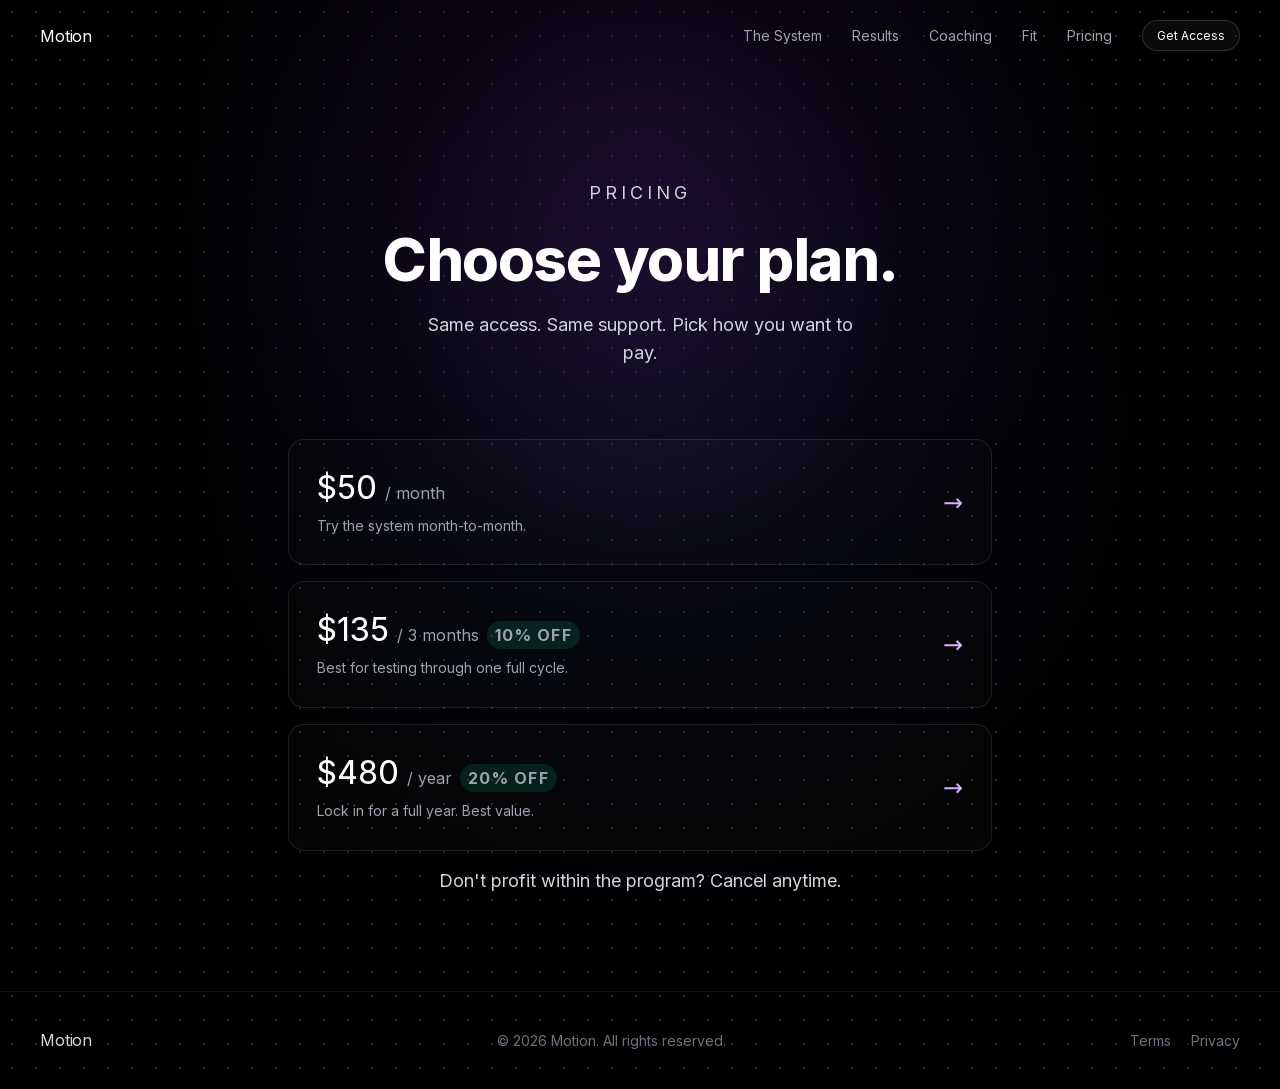
==== pricing/index.html @ 069d898a "Restore of Studio Motion Nice Stuff here" ====
<!doctype html>
<html lang="en">
  <head>
    <meta charset="utf-8">
    <meta name="viewport" content="width=device-width, initial-scale=1">
    <title>Motion</title>
    <meta name="description" content="Motion pricing">
    <link rel="stylesheet" href="../styles.css">
  </head>
  <body>
    <main class="site">
      <header class="nav">
        <div class="nav-inner">
          <a class="brand" href="../">Motion</a>
          <nav class="nav-links" aria-label="Main navigation">
            <a href="../#system">The System</a>
            <a href="../#results">Results</a>
            <a href="../#coaching">Coaching</a>
            <a href="../#fit">Fit</a>
            <a href="./">Pricing</a>
            <a class="pill" href="https://whop.com/joined/m0tion/products/doubletake-cd/">Get Access</a>
          </nav>
        </div>
      </header>

      <section class="pricing-hero">
        <div class="container">
          <p class="eyebrow">PRICING</p>
          <h1>Choose your plan.</h1>
          <p>Same access. Same support. Pick how you want to pay.</p>

          <div class="plans">
            <a class="plan" href="https://whop.com/joined/m0tion/products/doubletake-cd/">
              <span>
                <span class="price"><strong>$50</strong><span>/ month</span></span>
                <p>Try the system month-to-month.</p>
              </span>
              <span class="arrow">→</span>
            </a>
            <a class="plan" href="https://whop.com/joined/m0tion/products/doubletake-cd/">
              <span>
                <span class="price"><strong>$135</strong><span>/ 3 months</span><span class="discount">10% OFF</span></span>
                <p>Best for testing through one full cycle.</p>
              </span>
              <span class="arrow">→</span>
            </a>
            <a class="plan" href="https://whop.com/joined/m0tion/products/doubletake-cd/">
              <span>
                <span class="price"><strong>$480</strong><span>/ year</span><span class="discount">20% OFF</span></span>
                <p>Lock in for a full year. Best value.</p>
              </span>
              <span class="arrow">→</span>
            </a>
          </div>

          <p class="pricing-note">Don't profit within the program? Cancel anytime.</p>
        </div>
      </section>

      <footer class="footer">
        <div class="footer-inner">
          <a class="brand" href="../">Motion</a>
          <span>© 2026 Motion. All rights reserved.</span>
          <span class="footer-links"><a href="#">Terms</a><a href="#">Privacy</a></span>
        </div>
      </footer>
    </main>
    <script src="../script.js"></script>
  </body>
</html>
---- styles.css ----
@font-face {
  font-family: "MotionSans";
  src: url("./assets/font.woff2") format("woff2");
  font-weight: 100 900;
  font-display: swap;
}

:root {
  color-scheme: dark;
  --bg: #000;
  --white: #fff;
  --muted: #9ca3af;
  --soft: #d1d5db;
  --line: rgba(255, 255, 255, .10);
  --panel: rgba(255, 255, 255, .02);
  --purple: #9333ea;
  --purple-soft: rgba(216, 180, 254, .62);
  --coach-rgb: 168, 85, 247;
  --coach-soft-rgb: 216, 180, 254;
  --coach-contrast-rgb: 147, 51, 234;
  --cursor-rgb: 168, 85, 247;
}

.theme-ventura {
  --coach-rgb: 168, 85, 247;
  --coach-soft-rgb: 216, 180, 254;
  --coach-contrast-rgb: 147, 51, 234;
  --cursor-rgb: 168, 85, 247;
}

.theme-vey {
  --coach-rgb: 192, 132, 252;
  --coach-soft-rgb: 237, 221, 255;
  --coach-contrast-rgb: 168, 85, 247;
  --cursor-rgb: 192, 132, 252;
}

.theme-gordie {
  --coach-rgb: 96, 190, 255;
  --coach-soft-rgb: 255, 218, 92;
  --coach-contrast-rgb: 30, 144, 255;
  --cursor-rgb: 96, 190, 255;
}

.theme-isaiha {
  --coach-rgb: 239, 68, 68;
  --coach-soft-rgb: 248, 113, 113;
  --coach-contrast-rgb: 185, 28, 28;
  --cursor-rgb: 239, 68, 68;
}

* { box-sizing: border-box; }

html {
  scroll-behavior: smooth;
  background: var(--bg);
}

body {
  margin: 0;
  min-height: 100vh;
  font-family: MotionSans, Inter, ui-sans-serif, system-ui, -apple-system, BlinkMacSystemFont, "Segoe UI", sans-serif;
  background:
    radial-gradient(circle at 50% 15%, rgba(88, 28, 135, .19), transparent 30rem),
    radial-gradient(circle at 52% 38%, rgba(30, 64, 175, .10), transparent 34rem),
    radial-gradient(rgba(255,255,255,.13) 1px, transparent 1px),
    #000;
  background-size: auto, auto, 24px 24px, auto;
  color: var(--white);
  letter-spacing: 0;
}

body::before {
  content: "";
  position: fixed;
  inset: 0;
  pointer-events: none;
  background: radial-gradient(circle at var(--mx, 50%) var(--my, 30%), rgba(var(--cursor-rgb), .085), transparent 18rem);
  opacity: .7;
  mix-blend-mode: screen;
}

body.theme-gordie {
  background:
    radial-gradient(circle at 44% 15%, rgba(96, 190, 255, .18), transparent 30rem),
    radial-gradient(circle at 68% 40%, rgba(255, 218, 92, .10), transparent 34rem),
    radial-gradient(rgba(255,255,255,.13) 1px, transparent 1px),
    #000;
  background-size: auto, auto, 24px 24px, auto;
}

body.theme-isaiha {
  background:
    radial-gradient(circle at 48% 14%, rgba(239, 68, 68, .18), transparent 30rem),
    radial-gradient(circle at 60% 42%, rgba(185, 28, 28, .12), transparent 34rem),
    radial-gradient(rgba(255,255,255,.13) 1px, transparent 1px),
    #000;
  background-size: auto, auto, 24px 24px, auto;
}

body.theme-vey {
  background:
    radial-gradient(circle at 48% 14%, rgba(192, 132, 252, .18), transparent 30rem),
    radial-gradient(circle at 58% 42%, rgba(237, 221, 255, .07), transparent 34rem),
    radial-gradient(rgba(255,255,255,.13) 1px, transparent 1px),
    #000;
  background-size: auto, auto, 24px 24px, auto;
}

body.theme-ventura::before,
body.theme-vey::before,
body.theme-gordie::before,
body.theme-isaiha::before {
  background: radial-gradient(circle at var(--mx, 50%) var(--my, 30%), rgba(var(--cursor-rgb), .10), transparent 18rem);
}

a {
  color: inherit;
  text-decoration: none;
}

.site {
  min-height: 100vh;
  overflow-x: hidden;
}

.nav {
  padding: 20px 24px;
}

.nav-inner,
.container,
.footer-inner {
  width: min(100%, 1280px);
  margin: 0 auto;
  padding: 0 16px;
}

.nav-inner {
  display: flex;
  align-items: center;
  justify-content: space-between;
}

.brand {
  font-size: 16px;
  line-height: 1;
  letter-spacing: -.01em;
}

.nav-links {
  display: flex;
  align-items: center;
  gap: 30px;
  color: #9ca3af;
  font-size: 14px;
}

.nav-links a:not(.pill):hover,
.footer a:hover { color: #fff; }

.pill {
  display: inline-flex;
  align-items: center;
  justify-content: center;
  border: 1px solid rgba(255,255,255,.15);
  border-radius: 999px;
  background: rgba(255,255,255,.04);
  color: #fff;
  padding: 7px 14px;
  font-size: 12px;
  transition: .2s ease;
}

.pill:hover {
  background: rgba(255,255,255,.08);
  border-color: rgba(255,255,255,.25);
}

.hero {
  position: relative;
  isolation: isolate;
  padding: 92px 0 96px;
  text-align: center;
}

.hero::before,
.cta::before {
  content: "";
  position: absolute;
  left: 50%;
  top: 50%;
  width: min(860px, 82vw);
  height: min(520px, 58vw);
  border-radius: 999px;
  background:
    radial-gradient(ellipse at 50% 45%, rgba(126, 34, 206, .18), rgba(88, 28, 135, .08) 38%, transparent 72%);
  filter: blur(34px);
  transform: translate(-50%, -50%);
  z-index: -1;
  animation: glowPulse 6s ease-in-out infinite alternate;
}

.cta::before {
  height: min(620px, 68vw);
  background:
    radial-gradient(ellipse at 50% 50%, rgba(126, 34, 206, .16), rgba(30, 64, 175, .055) 42%, transparent 74%);
}

.eyebrow {
  margin: 0;
  color: var(--purple-soft);
  font-size: 12px;
  text-transform: uppercase;
  letter-spacing: .22em;
}

h1,
h2,
h3,
p { margin: 0; }

.motion-title {
  margin-top: 24px;
  font-size: clamp(72px, 13vw, 160px);
  font-weight: 900;
  line-height: .9;
  letter-spacing: -.025em;
}

.text-purple-grad {
  background: linear-gradient(180deg, #fff 0%, rgb(var(--coach-soft-rgb)) 52%, rgb(var(--coach-rgb)) 100%);
  -webkit-background-clip: text;
  background-clip: text;
  color: transparent;
}

.hero-copy {
  width: min(100%, 576px);
  margin: 32px auto 0;
  color: #d1d5db;
  font-size: 18px;
  line-height: 1.65;
}

.primary {
  display: inline-flex;
  align-items: center;
  justify-content: center;
  gap: 8px;
  margin-top: 40px;
  border-radius: 999px;
  background: #9333ea;
  color: white;
  padding: 11px 20px;
  font-size: 14px;
  transition: .2s ease;
}

.primary:hover { background: #a855f7; }

section {
  padding: 80px 0;
}

.video-section {
  padding: 0 0 96px;
}

.video-wrap {
  position: relative;
  aspect-ratio: 16 / 9;
  width: min(100%, 960px);
  margin: 0 auto;
  overflow: hidden;
  border: 1px solid var(--line);
  border-radius: 16px;
  background: #000;
  box-shadow: 0 28px 90px rgba(88, 28, 135, .18);
}

.video-wrap::before {
  content: "";
  position: absolute;
  inset: 0;
  pointer-events: none;
  background: linear-gradient(135deg, rgba(255,255,255,.10), transparent 28%, transparent 72%, rgba(168,85,247,.12));
  z-index: 1;
}

.vsl {
  position: absolute;
  inset: 0;
  width: 100%;
  height: 100%;
  display: block;
  object-fit: cover;
}

.section-head {
  display: flex;
  align-items: baseline;
  justify-content: space-between;
  gap: 32px;
  margin-bottom: 48px;
}

.section-head h2 {
  font-size: clamp(40px, 6vw, 60px);
  font-weight: 750;
  line-height: 1;
  letter-spacing: -.025em;
}

.section-head span {
  flex-shrink: 0;
  color: var(--purple-soft);
  font-size: 12px;
  text-transform: uppercase;
  letter-spacing: .22em;
}

.section-copy {
  max-width: 680px;
  margin-top: -28px;
  margin-bottom: 36px;
  color: #d1d5db;
  font-size: 18px;
  line-height: 1.65;
}

.grid-two {
  display: grid;
  grid-template-columns: repeat(2, minmax(0, 1fr));
  gap: 20px;
}

.card,
.proof,
.quote,
.fit-card,
.plan {
  border: 1px solid var(--line);
  border-radius: 16px;
  background: var(--panel);
}

.card {
  padding: 24px;
  transition: .25s ease;
}

.card:hover,
.plan:hover {
  border-color: rgba(168, 85, 247, .50);
  background: rgba(168,85,247,.055);
  transform: translateY(-3px);
}

.num {
  color: var(--purple-soft);
  font-size: 11px;
  text-transform: uppercase;
  letter-spacing: .22em;
}

.card h3,
.fit-card h3 {
  margin-top: 16px;
  color: #fff;
  font-size: 18px;
  font-weight: 650;
  letter-spacing: -.01em;
}

.card p {
  margin-top: 8px;
  color: #d1d5db;
  font-size: 16px;
  line-height: 1.65;
}

.proof-grid {
  display: grid;
  grid-template-columns: repeat(2, minmax(0, 1fr));
  gap: 20px;
}

.proof {
  overflow: hidden;
  min-height: 292px;
  display: flex;
  align-items: center;
  justify-content: center;
}

.proof img {
  display: block;
  width: 100%;
  height: auto;
  transition: transform .35s ease, filter .35s ease;
}

.proof:hover img {
  transform: scale(1.025);
  filter: brightness(1.08);
}

.quote {
  max-width: 768px;
  overflow: hidden;
  border-color: rgba(168,85,247,.28);
  background: linear-gradient(180deg, rgba(168,85,247,.055), rgba(255,255,255,.01));
}

.quote-inner {
  padding: 48px;
}

.mark {
  display: block;
  color: rgba(192, 132, 252, .42);
  font-size: 92px;
  line-height: .65;
  user-select: none;
}

.quote article {
  margin-top: 12px;
  display: grid;
  gap: 24px;
  color: #e5e7eb;
  font-size: 18px;
  line-height: 1.7;
}

.quote article p:first-child {
  color: #fff;
  font-size: 24px;
  font-weight: 650;
  line-height: 1.35;
}

.quote article p:last-child {
  color: #fff;
  font-weight: 650;
}

.founder {
  display: flex;
  align-items: center;
  gap: 16px;
  margin-top: 40px;
  border-top: 1px solid var(--line);
  padding-top: 24px;
}

.founder img {
  width: 48px;
  height: 48px;
  border-radius: 999px;
}

.founder p:first-child { color: #fff; }
.founder p:last-child {
  margin-top: 4px;
  color: rgba(216, 180, 254, .75);
  font-size: 11px;
  text-transform: uppercase;
  letter-spacing: .2em;
}

.coach-grid {
  display: grid;
  grid-template-columns: repeat(4, minmax(0, 1fr));
  gap: 18px;
}

.coach-card {
  position: relative;
  overflow: hidden;
  display: block;
  min-height: 320px;
  border: 1px solid var(--line);
  border-radius: 16px;
  background: rgba(255,255,255,.02);
  transition: transform .35s cubic-bezier(.2, .8, .2, 1), border-color .35s ease, box-shadow .35s ease, background .35s ease;
}

.coach-card::before {
  content: "";
  position: absolute;
  inset: 0;
  pointer-events: none;
  background:
    linear-gradient(180deg, rgba(255,255,255,.035), transparent 42%, rgba(0,0,0,.38) 100%),
    radial-gradient(circle at 50% 28%, rgba(216,180,254,.20), transparent 12rem);
  z-index: 1;
}

.coach-card::after {
  content: "";
  position: absolute;
  inset: -40%;
  background: conic-gradient(from 180deg, transparent, rgba(var(--coach-rgb),.28), rgba(var(--coach-soft-rgb),.20), transparent 34%);
  opacity: 0;
  transform: rotate(-35deg);
  transition: opacity .35s ease, transform .7s cubic-bezier(.2, .8, .2, 1);
}

.coach-card:hover,
.coach-card:focus-visible {
  border-color: rgba(var(--coach-rgb),.58);
  background: rgba(var(--coach-rgb),.055);
  box-shadow: 0 24px 80px rgba(var(--coach-contrast-rgb),.26);
  transform: translateY(-8px);
  outline: none;
}

.coach-card:hover::after,
.coach-card:focus-visible::after {
  opacity: 1;
  transform: rotate(18deg);
}

.coach-photo {
  position: absolute;
  left: 50%;
  top: 62px;
  z-index: 2;
  display: grid;
  place-items: center;
  width: 132px;
  height: 132px;
  border: 1px solid rgba(var(--coach-soft-rgb),.36);
  border-radius: 999px;
  background: rgba(0,0,0,.48);
  box-shadow: 0 18px 60px rgba(var(--coach-contrast-rgb),.26);
  transform: translateX(-50%);
  transition: transform .45s cubic-bezier(.2, .8, .2, 1), border-color .3s ease, box-shadow .3s ease;
}

.coach-photo img {
  width: 96px;
  height: 96px;
  display: block;
  border-radius: inherit;
  object-fit: cover;
  filter: saturate(.95) brightness(.92);
  transition: transform .55s cubic-bezier(.2, .8, .2, 1), filter .35s ease;
}

.coach-card:hover .coach-photo,
.coach-card:focus-visible .coach-photo {
  border-color: rgba(var(--coach-soft-rgb),.70);
  box-shadow: 0 24px 78px rgba(var(--coach-rgb),.34);
  transform: translateX(-50%) translateY(-8px) scale(1.04);
}

.coach-card:hover .coach-photo img,
.coach-card:focus-visible .coach-photo img {
  filter: saturate(1.08) brightness(1);
  transform: scale(1.08) rotate(2deg);
}

.coach-info {
  position: absolute;
  left: 22px;
  right: 22px;
  bottom: 28px;
  z-index: 2;
  display: grid;
  gap: 6px;
  text-align: center;
  transition: transform .35s cubic-bezier(.2, .8, .2, 1);
}

.coach-card:hover .coach-info,
.coach-card:focus-visible .coach-info {
  transform: translateY(-4px);
}

.coach-name {
  color: #fff;
  font-size: 24px;
  font-weight: 700;
  letter-spacing: -.02em;
}

.coach-role {
  color: rgba(var(--coach-soft-rgb),.82);
  font-size: 11px;
  text-transform: uppercase;
  letter-spacing: .2em;
}

.coach-page {
  min-height: auto;
  padding: 52px 0 12px;
}

.coach-profile {
  display: grid;
  grid-template-columns: minmax(240px, 360px) 1fr;
  gap: 44px;
  align-items: center;
}

.coach-portrait {
  display: grid;
  place-items: center;
  aspect-ratio: 4 / 5;
  border: 1px solid rgba(var(--coach-rgb),.32);
  border-radius: 16px;
  background:
    radial-gradient(circle at 50% 38%, rgba(var(--coach-soft-rgb),.20), transparent 13rem),
    radial-gradient(circle at 52% 62%, rgba(var(--coach-rgb),.10), transparent 15rem),
    rgba(255,255,255,.02);
  box-shadow: 0 28px 100px rgba(var(--coach-contrast-rgb),.24);
}

.coach-portrait img {
  width: min(190px, 46%);
  height: auto;
  aspect-ratio: 1;
  display: block;
  border: 1px solid rgba(var(--coach-soft-rgb),.42);
  border-radius: 999px;
  object-fit: cover;
  box-shadow: 0 22px 80px rgba(0,0,0,.42), 0 0 48px rgba(var(--coach-rgb),.20);
}

.face-focus-vey {
  object-position: 63% 30%;
}

.face-focus-isaiha {
  object-position: 50% 62%;
}

.coach-detail-copy .eyebrow {
  margin-bottom: 18px;
}

.coach-detail-copy h1 {
  font-size: clamp(54px, 8vw, 96px);
  font-weight: 900;
  line-height: 1.08;
  letter-spacing: -.035em;
  padding-bottom: .06em;
}

.coach-detail-copy p {
  max-width: 640px;
  margin-top: 18px;
  color: #d1d5db;
  font-size: 18px;
  line-height: 1.7;
}

.coach-actions {
  display: flex;
  align-items: center;
  gap: 18px;
  flex-wrap: wrap;
  margin-top: 28px;
}

.back-link {
  display: inline-flex;
  color: rgba(var(--coach-soft-rgb),.92);
  font-size: 14px;
}

.scroll-link {
  display: inline-flex;
  align-items: center;
  border: 1px solid rgba(var(--coach-soft-rgb),.28);
  border-radius: 999px;
  background: rgba(var(--coach-rgb),.07);
  color: #fff;
  padding: 8px 13px;
  font-size: 13px;
  transition: border-color .2s ease, background .2s ease, transform .2s ease;
}

.back-link:hover,
.scroll-link:hover {
  text-decoration: underline;
  text-underline-offset: 4px;
}

.scroll-link:hover {
  border-color: rgba(var(--coach-soft-rgb),.50);
  background: rgba(var(--coach-rgb),.13);
  transform: translateY(-2px);
  text-decoration: none;
}

.coach-section {
  padding: 18px 0 64px;
}

.coach-section .section-head {
  margin-bottom: 30px;
}

.coach-story {
  padding-bottom: 34px;
}

.story-panel {
  position: relative;
  overflow: hidden;
  display: grid;
  grid-template-columns: minmax(0, 1fr) minmax(230px, 320px);
  gap: 28px;
  align-items: center;
  max-width: 1060px;
  border: 1px solid rgba(var(--coach-rgb),.26);
  border-radius: 16px;
  background:
    radial-gradient(circle at 10% 0%, rgba(var(--coach-soft-rgb),.13), transparent 16rem),
    radial-gradient(circle at 88% 100%, rgba(var(--coach-rgb),.09), transparent 15rem),
    rgba(255,255,255,.02);
  padding: 34px;
}

.story-panel::before {
  content: "";
  position: absolute;
  inset: 0;
  pointer-events: none;
  background: linear-gradient(120deg, transparent 20%, rgba(255,255,255,.045), transparent 46%);
  opacity: .75;
}

.story-copy,
.story-photo {
  position: relative;
  z-index: 1;
}

.story-panel p {
  position: relative;
  max-width: 780px;
  color: #e5e7eb;
  font-size: 20px;
  line-height: 1.75;
}

.story-photo {
  overflow: hidden;
  margin: 0;
  aspect-ratio: 4 / 5;
  border: 1px solid rgba(var(--coach-soft-rgb),.28);
  border-radius: 14px;
  background: #050505;
  box-shadow: 0 22px 80px rgba(0,0,0,.35);
}

.story-photo img {
  width: 100%;
  height: 100%;
  display: block;
  object-fit: cover;
  object-position: 50% 30%;
  transition: transform .55s cubic-bezier(.2, .8, .2, 1), filter .35s ease;
}

.story-panel:hover .story-photo img {
  filter: brightness(1.06) saturate(1.05);
  transform: scale(1.045);
}

.channel-grid {
  display: grid;
  grid-template-columns: repeat(2, minmax(0, 1fr));
  gap: 18px;
}

.channel-grid-single {
  grid-template-columns: minmax(0, 1fr);
  max-width: 680px;
}

.channel-card {
  position: relative;
  overflow: hidden;
  display: grid;
  grid-template-columns: auto 1fr auto;
  align-items: center;
  gap: 18px;
  min-height: 112px;
  border: 1px solid rgba(var(--coach-rgb),.18);
  border-radius: 16px;
  background: rgba(255,255,255,.02);
  padding: 18px;
  transition: transform .35s cubic-bezier(.2, .8, .2, 1), border-color .35s ease, background .35s ease, box-shadow .35s ease;
}

.channel-card::before {
  content: "";
  position: absolute;
  inset: 0;
  pointer-events: none;
  background:
    radial-gradient(circle at 12% 50%, rgba(var(--coach-soft-rgb),.20), transparent 13rem),
    linear-gradient(110deg, transparent 28%, rgba(255,255,255,.045), transparent 55%);
  opacity: 0;
  transform: translateX(-20%);
  transition: opacity .35s ease, transform .55s cubic-bezier(.2, .8, .2, 1);
}

.channel-card:hover,
.channel-card:focus-visible {
  border-color: rgba(var(--coach-rgb),.58);
  background: rgba(var(--coach-rgb),.05);
  box-shadow: 0 18px 70px rgba(var(--coach-contrast-rgb),.20);
  transform: translateY(-5px);
  outline: none;
}

.channel-card:hover::before,
.channel-card:focus-visible::before {
  opacity: 1;
  transform: translateX(0);
}

.channel-card img {
  position: relative;
  z-index: 1;
  width: 74px;
  height: 74px;
  border: 1px solid rgba(var(--coach-soft-rgb),.38);
  border-radius: 14px;
  object-fit: cover;
  box-shadow: 0 14px 42px rgba(0,0,0,.34);
  transition: transform .4s cubic-bezier(.2, .8, .2, 1), filter .3s ease;
}

.channel-card:hover img,
.channel-card:focus-visible img {
  filter: brightness(1.08) saturate(1.08);
  transform: scale(1.08) rotate(-2deg);
}

.channel-copy,
.channel-count {
  position: relative;
  z-index: 1;
}

.channel-copy {
  display: grid;
  gap: 4px;
}

.channel-name {
  color: #fff;
  font-size: 21px;
  font-weight: 700;
  letter-spacing: -.015em;
}

.channel-handle {
  color: rgba(var(--coach-soft-rgb),.76);
  font-size: 13px;
}

.channel-count {
  justify-self: end;
  border: 1px solid rgba(255,255,255,.10);
  border-radius: 999px;
  background: rgba(255,255,255,.035);
  color: #d1d5db;
  padding: 8px 12px;
  font-size: 13px;
  white-space: nowrap;
}

.photo-board-section {
  padding-top: 18px;
}

.photo-board {
  display: grid;
  grid-template-columns: repeat(4, minmax(0, 1fr));
  gap: 18px;
  align-items: center;
}

.photo-board-three {
  grid-template-columns: repeat(3, minmax(0, 1fr));
}

.photo-board-two {
  grid-template-columns: minmax(0, .8fr) minmax(0, 1.2fr);
}

.photo-placeholder {
  display: grid;
  place-items: center;
  min-height: 190px;
  border: 2px dashed rgba(var(--coach-rgb),.38);
  border-radius: 14px;
  background:
    radial-gradient(circle at 50% 0%, rgba(var(--coach-soft-rgb),.11), transparent 14rem),
    rgba(255,255,255,.02);
  color: rgba(229,231,235,.78);
  font-size: 18px;
}

.board-photo {
  position: relative;
  overflow: hidden;
  margin: 0;
  min-height: 260px;
  border: 3px solid rgba(var(--coach-rgb),.46);
  border-radius: 10px;
  background: #050505;
  box-shadow: 0 22px 70px rgba(0,0,0,.46), 0 0 0 1px rgba(var(--coach-soft-rgb),.14);
  transition: transform .35s cubic-bezier(.2, .8, .2, 1), box-shadow .35s ease, filter .35s ease;
}

.board-photo::before {
  content: "";
  position: absolute;
  inset: 0;
  pointer-events: none;
  background: linear-gradient(135deg, rgba(255,255,255,.18), transparent 34%, transparent 70%, rgba(var(--coach-rgb),.15));
  z-index: 1;
}

.board-photo img {
  width: 100%;
  height: 100%;
  display: block;
  object-fit: cover;
  transition: transform .45s cubic-bezier(.2, .8, .2, 1), filter .35s ease;
}

.photo-focus-isaiha-close {
  object-position: 52% 38%;
}

.photo-focus-isaiha-horse {
  object-position: 50% 38%;
}

.board-photo-wide {
  grid-column: span 2;
}

.tilt-left { transform: rotate(-3deg); }
.tilt-right { transform: rotate(3deg); }
.tilt-left-soft { transform: rotate(-1.8deg); }
.tilt-right-soft { transform: rotate(1.8deg); }

.board-photo:hover {
  z-index: 2;
  filter: brightness(1.04);
  box-shadow: 0 30px 90px rgba(var(--coach-contrast-rgb),.34), 0 0 0 1px rgba(var(--coach-soft-rgb),.24);
  transform: rotate(0deg) translateY(-8px) scale(1.025);
}

.board-photo:hover img {
  transform: scale(1.045);
}

.fit-card {
  position: relative;
  overflow: hidden;
  padding: 24px;
  transition: border-color .3s ease, background .3s ease, transform .3s ease, box-shadow .3s ease;
}

.fit-card::before {
  content: "";
  position: absolute;
  inset: -1px;
  pointer-events: none;
  background:
    radial-gradient(circle at 18% 8%, rgba(216, 180, 254, .13), transparent 12rem),
    linear-gradient(120deg, transparent 15%, rgba(255,255,255,.045), transparent 42%);
  opacity: 0;
  transform: translateX(-18%);
  transition: opacity .35s ease, transform .55s cubic-bezier(.2, .8, .2, 1);
}

.fit-card:hover {
  border-color: rgba(168, 85, 247, .42);
  background: rgba(168, 85, 247, .045);
  box-shadow: 0 18px 60px rgba(88, 28, 135, .16);
  transform: translateY(-4px);
}

.fit-card:hover::before,
.fit-card.is-visible::before {
  opacity: 1;
  transform: translateX(0);
}

.fit-card h3 {
  position: relative;
  margin-top: 0;
  transition: color .3s ease, transform .45s cubic-bezier(.2, .8, .2, 1);
}

.fit-card ul {
  list-style: none;
  display: grid;
  gap: 14px;
  margin: 20px 0 0;
  padding: 0;
}

.fit-card li {
  position: relative;
  display: flex;
  align-items: baseline;
  gap: 12px;
  color: #e5e7eb;
  font-size: 16px;
  line-height: 1.55;
  opacity: 0;
  transform: translateX(-12px);
  transition: opacity .55s cubic-bezier(.2, .8, .2, 1), transform .55s cubic-bezier(.2, .8, .2, 1), color .25s ease;
}

.fit-card.is-visible h3 {
  transform: translateY(0);
}

.fit-card.is-visible li {
  opacity: 1;
  transform: translateX(0);
}

.fit-card:hover h3 {
  color: #f5e8ff;
  transform: translateX(2px);
}

.fit-card:hover li {
  color: #fff;
}

.fit-card li span:first-child {
  flex: 0 0 auto;
  color: #d8b4fe;
}

.fit-card.muted li { color: #9ca3af; }
.fit-card.muted li span:first-child { color: #6b7280; }
.fit-card.muted:hover li { color: #d1d5db; }

.cta {
  position: relative;
  isolation: isolate;
  text-align: center;
  padding-bottom: 104px;
}

.badge {
  display: inline-flex;
  align-items: center;
  justify-content: center;
  border: 1px solid rgba(168,85,247,.32);
  border-radius: 999px;
  background: rgba(168,85,247,.05);
  color: #e9d5ff;
  padding: 8px 16px;
  font-size: 11px;
  text-transform: uppercase;
  letter-spacing: .22em;
}

.cta h2 {
  max-width: 920px;
  margin: 40px auto 0;
  padding-bottom: 8px;
  font-size: clamp(54px, 8.3vw, 96px);
  font-weight: 900;
  line-height: 1.08;
  letter-spacing: -.025em;
}

.cta p {
  max-width: 576px;
  margin: 20px auto 0;
  color: #d1d5db;
  font-size: 18px;
  line-height: 1.65;
}

.big-button {
  position: relative;
  isolation: isolate;
  overflow: hidden;
  display: inline-flex;
  align-items: center;
  justify-content: center;
  width: 320px;
  height: 72px;
  margin-top: 40px;
  border-radius: 999px;
  border: 1px solid rgba(255,255,255,.15);
  color: #fff;
  font-size: 18px;
  transition: transform .2s ease;
}

.big-button::before {
  content: "";
  position: absolute;
  inset: -80%;
  background: conic-gradient(from 90deg, #4c1d95, #a855f7, #fff, #7e22ce, #4c1d95);
  animation: spin 4s linear infinite;
  z-index: -2;
}

.big-button::after {
  content: "";
  position: absolute;
  inset: 2px;
  border-radius: inherit;
  background: #09020f;
  z-index: -1;
}

.big-button:hover { transform: scale(1.03); }

.pricing-link {
  display: block;
  width: fit-content;
  margin: 18px auto 0;
  color: #9ca3af;
  font-size: 14px;
}

.pricing-link:hover {
  color: #d8b4fe;
  text-decoration: underline;
  text-underline-offset: 4px;
}

.pricing-hero {
  padding: 92px 0 96px;
  text-align: center;
}

.pricing-hero h1 {
  margin-top: 16px;
  font-size: clamp(42px, 6vw, 60px);
  font-weight: 760;
  letter-spacing: -.025em;
}

.pricing-hero p {
  max-width: 448px;
  margin: 16px auto 0;
  color: #d1d5db;
  font-size: 18px;
  line-height: 1.55;
}

.plans {
  width: min(100%, 704px);
  margin: 72px auto 0;
  display: grid;
  gap: 16px;
}

.plan {
  display: flex;
  align-items: center;
  justify-content: space-between;
  gap: 24px;
  padding: 28px;
  text-align: left;
  transition: .25s ease;
}

.price {
  display: flex;
  align-items: baseline;
  gap: 8px;
  flex-wrap: wrap;
}

.price strong {
  color: #fff;
  font-size: 32px;
  font-weight: 450;
}

.price span {
  color: #9ca3af;
  font-size: 16px;
}

.discount {
  display: inline-flex;
  align-items: center;
  border-radius: 999px;
  background: rgba(16, 185, 129, .15);
  color: #6ee7b7;
  padding: 4px 8px;
  font-size: 11px;
  font-weight: 700;
  letter-spacing: .08em;
}

.plan p {
  margin-top: 8px;
  color: #9ca3af;
  font-size: 14px;
}

.arrow {
  color: #d8b4fe;
  font-size: 24px;
  transition: transform .2s ease;
}

.plan:hover .arrow { transform: translateX(4px); }

.pricing-note {
  margin-top: 40px;
  color: #6b7280;
  font-size: 14px;
}

.footer {
  border-top: 1px solid rgba(255,255,255,.08);
  color: #6b7280;
  font-size: 14px;
  padding: 40px 24px;
}

.footer-inner {
  display: flex;
  align-items: center;
  justify-content: space-between;
  gap: 20px;
}

.footer .brand { color: #d1d5db; }
.footer-links {
  display: flex;
  gap: 20px;
}

@keyframes spin {
  to { transform: rotate(1turn); }
}

@keyframes glowPulse {
  from {
    opacity: .55;
    transform: translate(-50%, -50%) scale(.96);
  }
  to {
    opacity: .9;
    transform: translate(-50%, -50%) scale(1.035);
  }
}

@keyframes heroIn {
  from {
    opacity: 0;
    transform: translateY(18px) scale(.985);
  }
  to {
    opacity: 1;
    transform: translateY(0) scale(1);
  }
}

.hero .container,
.pricing-hero .container {
  animation: heroIn .9s cubic-bezier(.2, .8, .2, 1) both;
}

.reveal {
  opacity: 0;
  transform: translateY(26px);
  transition: opacity .8s cubic-bezier(.2, .8, .2, 1), transform .8s cubic-bezier(.2, .8, .2, 1);
}

.reveal.is-visible {
  opacity: 1;
  transform: translateY(0);
}

.reveal-stagger > * {
  transition-delay: calc(var(--stagger, 0) * 80ms);
}

@media (max-width: 760px) {
  .nav-links a:not(.pill) { display: none; }
  .hero { padding-top: 80px; }
  .video-section { padding-bottom: 48px; }
  .section-head {
    display: block;
  }
  .section-head span {
    display: block;
    margin-top: 12px;
  }
  .grid-two,
  .proof-grid,
  .coach-grid {
    grid-template-columns: 1fr;
  }
  .coach-card { min-height: 360px; }
  .coach-profile {
    grid-template-columns: 1fr;
    gap: 32px;
  }
  .channel-grid {
    grid-template-columns: 1fr;
  }
  .story-panel {
    grid-template-columns: 1fr;
  }
  .story-photo {
    max-width: 360px;
  }
  .channel-card {
    grid-template-columns: auto 1fr;
  }
  .channel-count {
    grid-column: 2;
    justify-self: start;
    width: fit-content;
  }
  .photo-board {
    grid-template-columns: 1fr;
  }
  .board-photo,
  .board-photo-wide {
    grid-column: auto;
    min-height: 300px;
  }
  .quote-inner { padding: 32px; }
  .cta h2 { font-size: 48px; }
  .big-button {
    width: 280px;
    height: 64px;
    font-size: 16px;
  }
  .plan { padding: 24px; }
  .footer-inner {
    align-items: flex-start;
    flex-direction: column;
  }
}
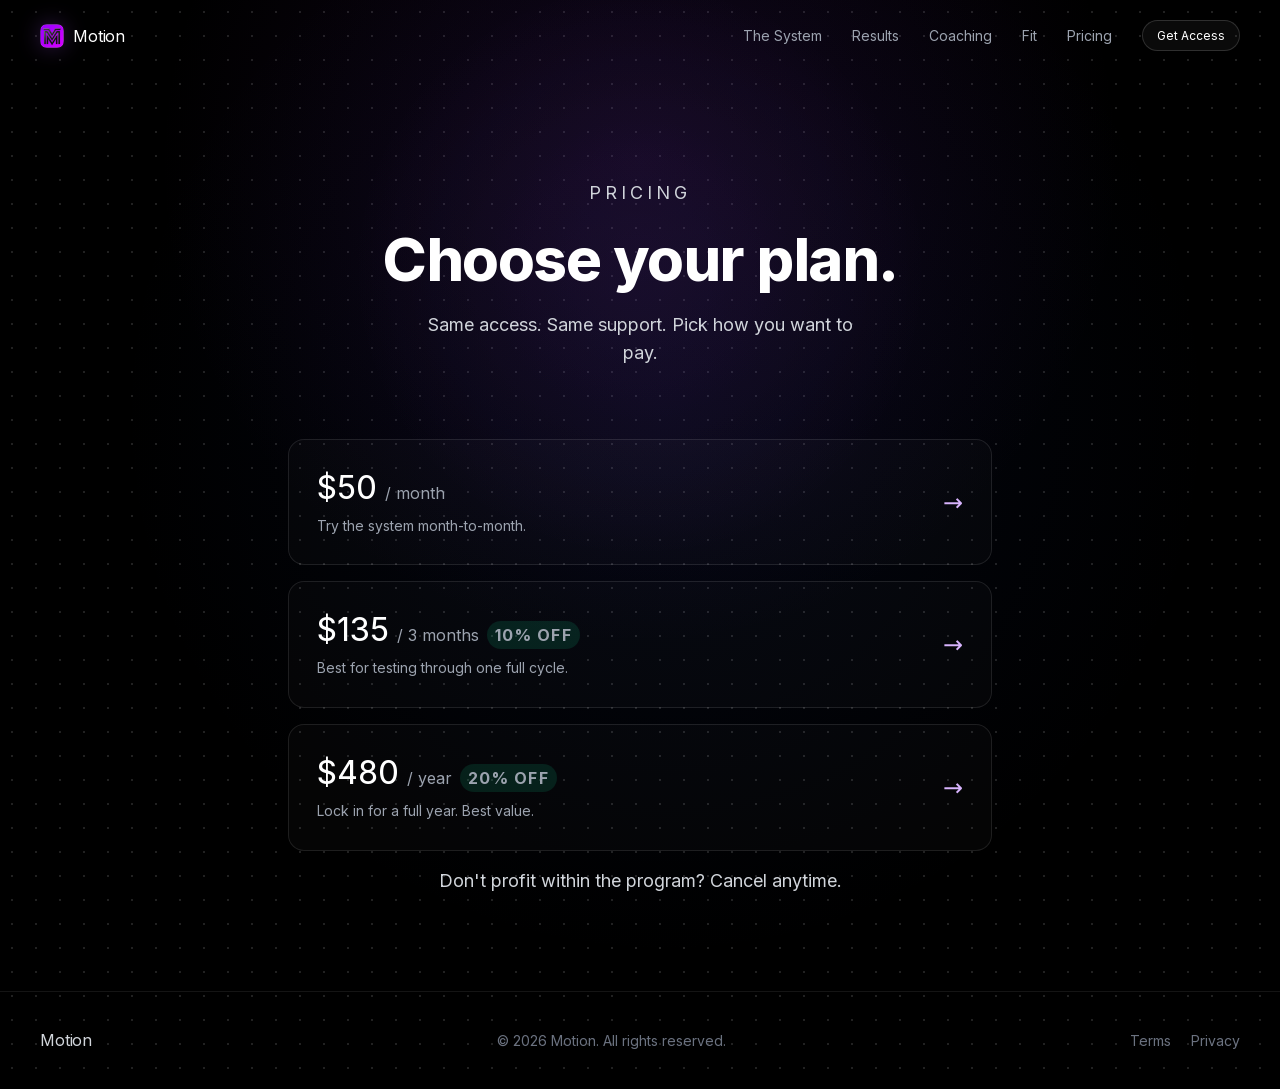
==== commit a5bcd972: "Updated Repo New changes" ====
--- a/pricing/index.html
+++ b/pricing/index.html
@@ -5,13 +5,15 @@
     <meta name="viewport" content="width=device-width, initial-scale=1">
     <title>Motion</title>
     <meta name="description" content="Motion pricing">
+    <link rel="icon" type="image/png" href="../assets/motion-logo.png">
+    <link rel="apple-touch-icon" href="../assets/motion-logo.png">
     <link rel="stylesheet" href="../styles.css">
   </head>
   <body>
     <main class="site">
       <header class="nav">
         <div class="nav-inner">
-          <a class="brand" href="../">Motion</a>
+          <a class="brand" href="../"><img src="../assets/motion-logo.png" alt="" aria-hidden="true">Motion</a>
           <nav class="nav-links" aria-label="Main navigation">
             <a href="../#system">The System</a>
             <a href="../#results">Results</a>
--- a/styles.css
+++ b/styles.css
@@ -143,9 +143,20 @@
 }
 
 .brand {
+  display: inline-flex;
+  align-items: center;
+  gap: 9px;
   font-size: 16px;
   line-height: 1;
   letter-spacing: -.01em;
+}
+
+.brand img {
+  width: 24px;
+  height: 24px;
+  display: block;
+  border-radius: 7px;
+  box-shadow: 0 0 22px rgba(168,85,247,.28);
 }
 
 .nav-links {
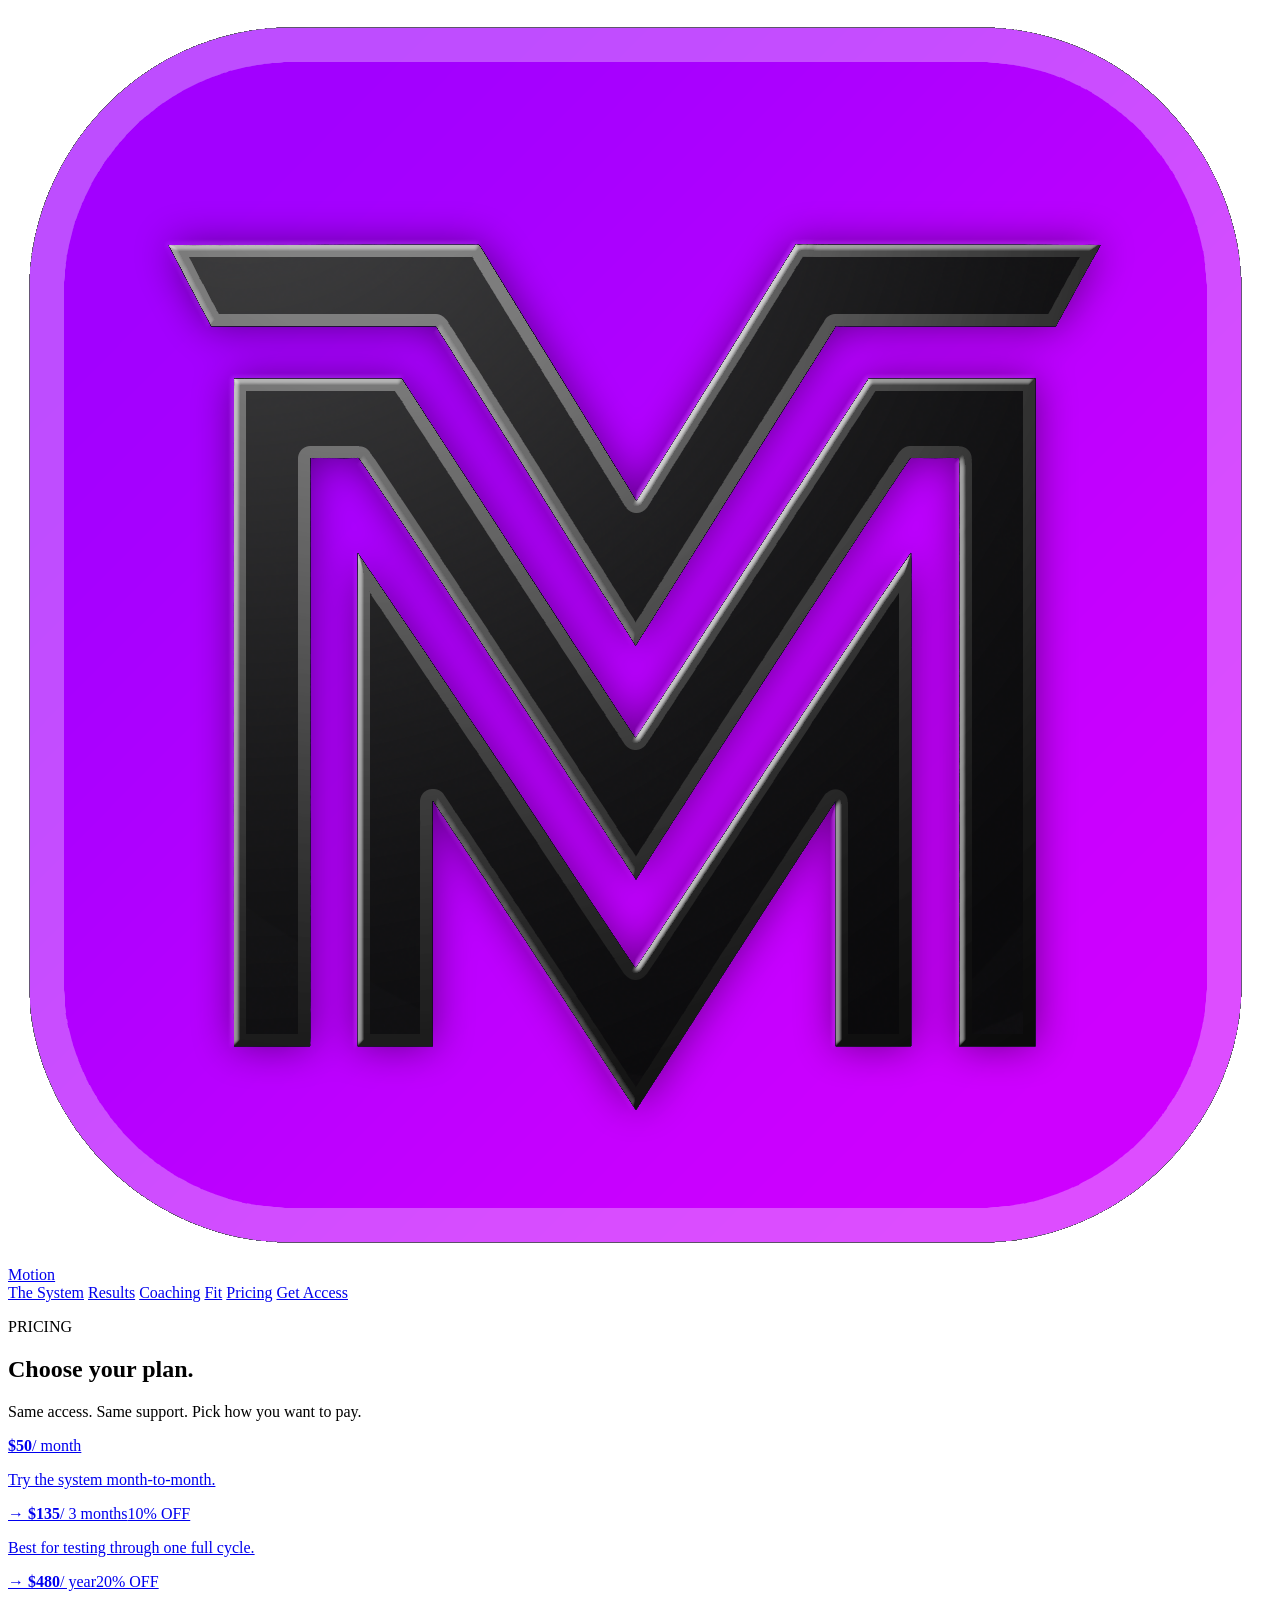
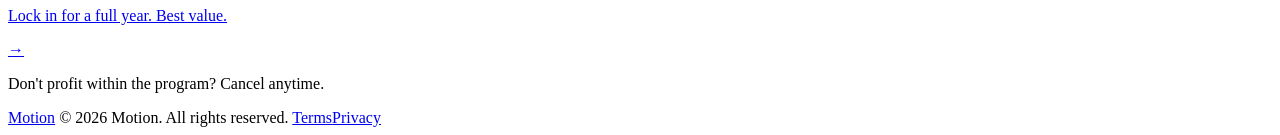
==== commit aff556d7: "NEW UPDATE Final for now 7th of july" ====
--- a/pricing/index.html
+++ b/pricing/index.html
@@ -3,8 +3,22 @@
   <head>
     <meta charset="utf-8">
     <meta name="viewport" content="width=device-width, initial-scale=1">
-    <title>Motion</title>
+    <title>Studio Motion</title>
     <meta name="description" content="Motion pricing">
+    <meta property="og:type" content="website">
+    <meta property="og:site_name" content="Studio Motion">
+    <meta property="og:title" content="Studio Motion">
+    <meta property="og:description" content="How faceless channels are making $10K+ a month.">
+    <meta property="og:url" content="https://www.studiomotion.org/pricing/">
+    <meta property="og:image" content="https://www.studiomotion.org/assets/motion-logo.png">
+    <meta property="og:image:secure_url" content="https://www.studiomotion.org/assets/motion-logo.png">
+    <meta property="og:image:type" content="image/png">
+    <meta property="og:image:width" content="1240">
+    <meta property="og:image:height" content="1240">
+    <meta name="twitter:card" content="summary_large_image">
+    <meta name="twitter:title" content="Studio Motion">
+    <meta name="twitter:description" content="How faceless channels are making $10K+ a month.">
+    <meta name="twitter:image" content="https://www.studiomotion.org/assets/motion-logo.png">
     <link rel="icon" type="image/png" href="../assets/motion-logo.png">
     <link rel="apple-touch-icon" href="../assets/motion-logo.png">
     <link rel="stylesheet" href="../styles.css">
--- a/styles.css
+++ b/styles.css
@@ -1,1370 +1,17 @@
-@font-face {
-  font-family: "MotionSans";
-  src: url("./assets/font.woff2") format("woff2");
-  font-weight: 100 900;
-  font-display: swap;
-}
+Daily YouTube subscriber count updater
 
-:root {
-  color-scheme: dark;
-  --bg: #000;
-  --white: #fff;
-  --muted: #9ca3af;
-  --soft: #d1d5db;
-  --line: rgba(255, 255, 255, .10);
-  --panel: rgba(255, 255, 255, .02);
-  --purple: #9333ea;
-  --purple-soft: rgba(216, 180, 254, .62);
-  --coach-rgb: 168, 85, 247;
-  --coach-soft-rgb: 216, 180, 254;
-  --coach-contrast-rgb: 147, 51, 234;
-  --cursor-rgb: 168, 85, 247;
-}
+This site does not need a YouTube API key.
 
-.theme-ventura {
-  --coach-rgb: 168, 85, 247;
-  --coach-soft-rgb: 216, 180, 254;
-  --coach-contrast-rgb: 147, 51, 234;
-  --cursor-rgb: 168, 85, 247;
-}
+Run this command once per day from the studiomotion-backup folder:
 
-.theme-vey {
-  --coach-rgb: 192, 132, 252;
-  --coach-soft-rgb: 237, 221, 255;
-  --coach-contrast-rgb: 168, 85, 247;
-  --cursor-rgb: 192, 132, 252;
-}
+node tools/update-youtube-counts.mjs
 
-.theme-gordie {
-  --coach-rgb: 96, 190, 255;
-  --coach-soft-rgb: 255, 218, 92;
-  --coach-contrast-rgb: 30, 144, 255;
-  --cursor-rgb: 96, 190, 255;
-}
+The script pulls the visible subscriber text from each YouTube channel page and writes it to:
 
-.theme-isaiha {
-  --coach-rgb: 239, 68, 68;
-  --coach-soft-rgb: 248, 113, 113;
-  --coach-contrast-rgb: 185, 28, 28;
-  --cursor-rgb: 239, 68, 68;
-}
+data/channel-counts.json
 
-* { box-sizing: border-box; }
+The website reads that JSON file when the Ventura coach page loads.
 
-html {
-  scroll-behavior: smooth;
-  background: var(--bg);
-}
+To force a refresh more than once in the same day:
 
-body {
-  margin: 0;
-  min-height: 100vh;
-  font-family: MotionSans, Inter, ui-sans-serif, system-ui, -apple-system, BlinkMacSystemFont, "Segoe UI", sans-serif;
-  background:
-    radial-gradient(circle at 50% 15%, rgba(88, 28, 135, .19), transparent 30rem),
-    radial-gradient(circle at 52% 38%, rgba(30, 64, 175, .10), transparent 34rem),
-    radial-gradient(rgba(255,255,255,.13) 1px, transparent 1px),
-    #000;
-  background-size: auto, auto, 24px 24px, auto;
-  color: var(--white);
-  letter-spacing: 0;
-}
-
-body::before {
-  content: "";
-  position: fixed;
-  inset: 0;
-  pointer-events: none;
-  background: radial-gradient(circle at var(--mx, 50%) var(--my, 30%), rgba(var(--cursor-rgb), .085), transparent 18rem);
-  opacity: .7;
-  mix-blend-mode: screen;
-}
-
-body.theme-gordie {
-  background:
-    radial-gradient(circle at 44% 15%, rgba(96, 190, 255, .18), transparent 30rem),
-    radial-gradient(circle at 68% 40%, rgba(255, 218, 92, .10), transparent 34rem),
-    radial-gradient(rgba(255,255,255,.13) 1px, transparent 1px),
-    #000;
-  background-size: auto, auto, 24px 24px, auto;
-}
-
-body.theme-isaiha {
-  background:
-    radial-gradient(circle at 48% 14%, rgba(239, 68, 68, .18), transparent 30rem),
-    radial-gradient(circle at 60% 42%, rgba(185, 28, 28, .12), transparent 34rem),
-    radial-gradient(rgba(255,255,255,.13) 1px, transparent 1px),
-    #000;
-  background-size: auto, auto, 24px 24px, auto;
-}
-
-body.theme-vey {
-  background:
-    radial-gradient(circle at 48% 14%, rgba(192, 132, 252, .18), transparent 30rem),
-    radial-gradient(circle at 58% 42%, rgba(237, 221, 255, .07), transparent 34rem),
-    radial-gradient(rgba(255,255,255,.13) 1px, transparent 1px),
-    #000;
-  background-size: auto, auto, 24px 24px, auto;
-}
-
-body.theme-ventura::before,
-body.theme-vey::before,
-body.theme-gordie::before,
-body.theme-isaiha::before {
-  background: radial-gradient(circle at var(--mx, 50%) var(--my, 30%), rgba(var(--cursor-rgb), .10), transparent 18rem);
-}
-
-a {
-  color: inherit;
-  text-decoration: none;
-}
-
-.site {
-  min-height: 100vh;
-  overflow-x: hidden;
-}
-
-.nav {
-  padding: 20px 24px;
-}
-
-.nav-inner,
-.container,
-.footer-inner {
-  width: min(100%, 1280px);
-  margin: 0 auto;
-  padding: 0 16px;
-}
-
-.nav-inner {
-  display: flex;
-  align-items: center;
-  justify-content: space-between;
-}
-
-.brand {
-  display: inline-flex;
-  align-items: center;
-  gap: 9px;
-  font-size: 16px;
-  line-height: 1;
-  letter-spacing: -.01em;
-}
-
-.brand img {
-  width: 24px;
-  height: 24px;
-  display: block;
-  border-radius: 7px;
-  box-shadow: 0 0 22px rgba(168,85,247,.28);
-}
-
-.nav-links {
-  display: flex;
-  align-items: center;
-  gap: 30px;
-  color: #9ca3af;
-  font-size: 14px;
-}
-
-.nav-links a:not(.pill):hover,
-.footer a:hover { color: #fff; }
-
-.pill {
-  display: inline-flex;
-  align-items: center;
-  justify-content: center;
-  border: 1px solid rgba(255,255,255,.15);
-  border-radius: 999px;
-  background: rgba(255,255,255,.04);
-  color: #fff;
-  padding: 7px 14px;
-  font-size: 12px;
-  transition: .2s ease;
-}
-
-.pill:hover {
-  background: rgba(255,255,255,.08);
-  border-color: rgba(255,255,255,.25);
-}
-
-.hero {
-  position: relative;
-  isolation: isolate;
-  padding: 92px 0 96px;
-  text-align: center;
-}
-
-.hero::before,
-.cta::before {
-  content: "";
-  position: absolute;
-  left: 50%;
-  top: 50%;
-  width: min(860px, 82vw);
-  height: min(520px, 58vw);
-  border-radius: 999px;
-  background:
-    radial-gradient(ellipse at 50% 45%, rgba(126, 34, 206, .18), rgba(88, 28, 135, .08) 38%, transparent 72%);
-  filter: blur(34px);
-  transform: translate(-50%, -50%);
-  z-index: -1;
-  animation: glowPulse 6s ease-in-out infinite alternate;
-}
-
-.cta::before {
-  height: min(620px, 68vw);
-  background:
-    radial-gradient(ellipse at 50% 50%, rgba(126, 34, 206, .16), rgba(30, 64, 175, .055) 42%, transparent 74%);
-}
-
-.eyebrow {
-  margin: 0;
-  color: var(--purple-soft);
-  font-size: 12px;
-  text-transform: uppercase;
-  letter-spacing: .22em;
-}
-
-h1,
-h2,
-h3,
-p { margin: 0; }
-
-.motion-title {
-  margin-top: 24px;
-  font-size: clamp(72px, 13vw, 160px);
-  font-weight: 900;
-  line-height: .9;
-  letter-spacing: -.025em;
-}
-
-.text-purple-grad {
-  background: linear-gradient(180deg, #fff 0%, rgb(var(--coach-soft-rgb)) 52%, rgb(var(--coach-rgb)) 100%);
-  -webkit-background-clip: text;
-  background-clip: text;
-  color: transparent;
-}
-
-.hero-copy {
-  width: min(100%, 576px);
-  margin: 32px auto 0;
-  color: #d1d5db;
-  font-size: 18px;
-  line-height: 1.65;
-}
-
-.primary {
-  display: inline-flex;
-  align-items: center;
-  justify-content: center;
-  gap: 8px;
-  margin-top: 40px;
-  border-radius: 999px;
-  background: #9333ea;
-  color: white;
-  padding: 11px 20px;
-  font-size: 14px;
-  transition: .2s ease;
-}
-
-.primary:hover { background: #a855f7; }
-
-section {
-  padding: 80px 0;
-}
-
-.video-section {
-  padding: 0 0 96px;
-}
-
-.video-wrap {
-  position: relative;
-  aspect-ratio: 16 / 9;
-  width: min(100%, 960px);
-  margin: 0 auto;
-  overflow: hidden;
-  border: 1px solid var(--line);
-  border-radius: 16px;
-  background: #000;
-  box-shadow: 0 28px 90px rgba(88, 28, 135, .18);
-}
-
-.video-wrap::before {
-  content: "";
-  position: absolute;
-  inset: 0;
-  pointer-events: none;
-  background: linear-gradient(135deg, rgba(255,255,255,.10), transparent 28%, transparent 72%, rgba(168,85,247,.12));
-  z-index: 1;
-}
-
-.vsl {
-  position: absolute;
-  inset: 0;
-  width: 100%;
-  height: 100%;
-  display: block;
-  object-fit: cover;
-}
-
-.section-head {
-  display: flex;
-  align-items: baseline;
-  justify-content: space-between;
-  gap: 32px;
-  margin-bottom: 48px;
-}
-
-.section-head h2 {
-  font-size: clamp(40px, 6vw, 60px);
-  font-weight: 750;
-  line-height: 1;
-  letter-spacing: -.025em;
-}
-
-.section-head span {
-  flex-shrink: 0;
-  color: var(--purple-soft);
-  font-size: 12px;
-  text-transform: uppercase;
-  letter-spacing: .22em;
-}
-
-.section-copy {
-  max-width: 680px;
-  margin-top: -28px;
-  margin-bottom: 36px;
-  color: #d1d5db;
-  font-size: 18px;
-  line-height: 1.65;
-}
-
-.grid-two {
-  display: grid;
-  grid-template-columns: repeat(2, minmax(0, 1fr));
-  gap: 20px;
-}
-
-.card,
-.proof,
-.quote,
-.fit-card,
-.plan {
-  border: 1px solid var(--line);
-  border-radius: 16px;
-  background: var(--panel);
-}
-
-.card {
-  padding: 24px;
-  transition: .25s ease;
-}
-
-.card:hover,
-.plan:hover {
-  border-color: rgba(168, 85, 247, .50);
-  background: rgba(168,85,247,.055);
-  transform: translateY(-3px);
-}
-
-.num {
-  color: var(--purple-soft);
-  font-size: 11px;
-  text-transform: uppercase;
-  letter-spacing: .22em;
-}
-
-.card h3,
-.fit-card h3 {
-  margin-top: 16px;
-  color: #fff;
-  font-size: 18px;
-  font-weight: 650;
-  letter-spacing: -.01em;
-}
-
-.card p {
-  margin-top: 8px;
-  color: #d1d5db;
-  font-size: 16px;
-  line-height: 1.65;
-}
-
-.proof-grid {
-  display: grid;
-  grid-template-columns: repeat(2, minmax(0, 1fr));
-  gap: 20px;
-}
-
-.proof {
-  overflow: hidden;
-  min-height: 292px;
-  display: flex;
-  align-items: center;
-  justify-content: center;
-}
-
-.proof img {
-  display: block;
-  width: 100%;
-  height: auto;
-  transition: transform .35s ease, filter .35s ease;
-}
-
-.proof:hover img {
-  transform: scale(1.025);
-  filter: brightness(1.08);
-}
-
-.quote {
-  max-width: 768px;
-  overflow: hidden;
-  border-color: rgba(168,85,247,.28);
-  background: linear-gradient(180deg, rgba(168,85,247,.055), rgba(255,255,255,.01));
-}
-
-.quote-inner {
-  padding: 48px;
-}
-
-.mark {
-  display: block;
-  color: rgba(192, 132, 252, .42);
-  font-size: 92px;
-  line-height: .65;
-  user-select: none;
-}
-
-.quote article {
-  margin-top: 12px;
-  display: grid;
-  gap: 24px;
-  color: #e5e7eb;
-  font-size: 18px;
-  line-height: 1.7;
-}
-
-.quote article p:first-child {
-  color: #fff;
-  font-size: 24px;
-  font-weight: 650;
-  line-height: 1.35;
-}
-
-.quote article p:last-child {
-  color: #fff;
-  font-weight: 650;
-}
-
-.founder {
-  display: flex;
-  align-items: center;
-  gap: 16px;
-  margin-top: 40px;
-  border-top: 1px solid var(--line);
-  padding-top: 24px;
-}
-
-.founder img {
-  width: 48px;
-  height: 48px;
-  border-radius: 999px;
-}
-
-.founder p:first-child { color: #fff; }
-.founder p:last-child {
-  margin-top: 4px;
-  color: rgba(216, 180, 254, .75);
-  font-size: 11px;
-  text-transform: uppercase;
-  letter-spacing: .2em;
-}
-
-.coach-grid {
-  display: grid;
-  grid-template-columns: repeat(4, minmax(0, 1fr));
-  gap: 18px;
-}
-
-.coach-card {
-  position: relative;
-  overflow: hidden;
-  display: block;
-  min-height: 320px;
-  border: 1px solid var(--line);
-  border-radius: 16px;
-  background: rgba(255,255,255,.02);
-  transition: transform .35s cubic-bezier(.2, .8, .2, 1), border-color .35s ease, box-shadow .35s ease, background .35s ease;
-}
-
-.coach-card::before {
-  content: "";
-  position: absolute;
-  inset: 0;
-  pointer-events: none;
-  background:
-    linear-gradient(180deg, rgba(255,255,255,.035), transparent 42%, rgba(0,0,0,.38) 100%),
-    radial-gradient(circle at 50% 28%, rgba(216,180,254,.20), transparent 12rem);
-  z-index: 1;
-}
-
-.coach-card::after {
-  content: "";
-  position: absolute;
-  inset: -40%;
-  background: conic-gradient(from 180deg, transparent, rgba(var(--coach-rgb),.28), rgba(var(--coach-soft-rgb),.20), transparent 34%);
-  opacity: 0;
-  transform: rotate(-35deg);
-  transition: opacity .35s ease, transform .7s cubic-bezier(.2, .8, .2, 1);
-}
-
-.coach-card:hover,
-.coach-card:focus-visible {
-  border-color: rgba(var(--coach-rgb),.58);
-  background: rgba(var(--coach-rgb),.055);
-  box-shadow: 0 24px 80px rgba(var(--coach-contrast-rgb),.26);
-  transform: translateY(-8px);
-  outline: none;
-}
-
-.coach-card:hover::after,
-.coach-card:focus-visible::after {
-  opacity: 1;
-  transform: rotate(18deg);
-}
-
-.coach-photo {
-  position: absolute;
-  left: 50%;
-  top: 62px;
-  z-index: 2;
-  display: grid;
-  place-items: center;
-  width: 132px;
-  height: 132px;
-  border: 1px solid rgba(var(--coach-soft-rgb),.36);
-  border-radius: 999px;
-  background: rgba(0,0,0,.48);
-  box-shadow: 0 18px 60px rgba(var(--coach-contrast-rgb),.26);
-  transform: translateX(-50%);
-  transition: transform .45s cubic-bezier(.2, .8, .2, 1), border-color .3s ease, box-shadow .3s ease;
-}
-
-.coach-photo img {
-  width: 96px;
-  height: 96px;
-  display: block;
-  border-radius: inherit;
-  object-fit: cover;
-  filter: saturate(.95) brightness(.92);
-  transition: transform .55s cubic-bezier(.2, .8, .2, 1), filter .35s ease;
-}
-
-.coach-card:hover .coach-photo,
-.coach-card:focus-visible .coach-photo {
-  border-color: rgba(var(--coach-soft-rgb),.70);
-  box-shadow: 0 24px 78px rgba(var(--coach-rgb),.34);
-  transform: translateX(-50%) translateY(-8px) scale(1.04);
-}
-
-.coach-card:hover .coach-photo img,
-.coach-card:focus-visible .coach-photo img {
-  filter: saturate(1.08) brightness(1);
-  transform: scale(1.08) rotate(2deg);
-}
-
-.coach-info {
-  position: absolute;
-  left: 22px;
-  right: 22px;
-  bottom: 28px;
-  z-index: 2;
-  display: grid;
-  gap: 6px;
-  text-align: center;
-  transition: transform .35s cubic-bezier(.2, .8, .2, 1);
-}
-
-.coach-card:hover .coach-info,
-.coach-card:focus-visible .coach-info {
-  transform: translateY(-4px);
-}
-
-.coach-name {
-  color: #fff;
-  font-size: 24px;
-  font-weight: 700;
-  letter-spacing: -.02em;
-}
-
-.coach-role {
-  color: rgba(var(--coach-soft-rgb),.82);
-  font-size: 11px;
-  text-transform: uppercase;
-  letter-spacing: .2em;
-}
-
-.coach-page {
-  min-height: auto;
-  padding: 52px 0 12px;
-}
-
-.coach-profile {
-  display: grid;
-  grid-template-columns: minmax(240px, 360px) 1fr;
-  gap: 44px;
-  align-items: center;
-}
-
-.coach-portrait {
-  display: grid;
-  place-items: center;
-  aspect-ratio: 4 / 5;
-  border: 1px solid rgba(var(--coach-rgb),.32);
-  border-radius: 16px;
-  background:
-    radial-gradient(circle at 50% 38%, rgba(var(--coach-soft-rgb),.20), transparent 13rem),
-    radial-gradient(circle at 52% 62%, rgba(var(--coach-rgb),.10), transparent 15rem),
-    rgba(255,255,255,.02);
-  box-shadow: 0 28px 100px rgba(var(--coach-contrast-rgb),.24);
-}
-
-.coach-portrait img {
-  width: min(190px, 46%);
-  height: auto;
-  aspect-ratio: 1;
-  display: block;
-  border: 1px solid rgba(var(--coach-soft-rgb),.42);
-  border-radius: 999px;
-  object-fit: cover;
-  box-shadow: 0 22px 80px rgba(0,0,0,.42), 0 0 48px rgba(var(--coach-rgb),.20);
-}
-
-.face-focus-vey {
-  object-position: 63% 30%;
-}
-
-.face-focus-isaiha {
-  object-position: 50% 62%;
-}
-
-.coach-detail-copy .eyebrow {
-  margin-bottom: 18px;
-}
-
-.coach-detail-copy h1 {
-  font-size: clamp(54px, 8vw, 96px);
-  font-weight: 900;
-  line-height: 1.08;
-  letter-spacing: -.035em;
-  padding-bottom: .06em;
-}
-
-.coach-detail-copy p {
-  max-width: 640px;
-  margin-top: 18px;
-  color: #d1d5db;
-  font-size: 18px;
-  line-height: 1.7;
-}
-
-.coach-actions {
-  display: flex;
-  align-items: center;
-  gap: 18px;
-  flex-wrap: wrap;
-  margin-top: 28px;
-}
-
-.back-link {
-  display: inline-flex;
-  color: rgba(var(--coach-soft-rgb),.92);
-  font-size: 14px;
-}
-
-.scroll-link {
-  display: inline-flex;
-  align-items: center;
-  border: 1px solid rgba(var(--coach-soft-rgb),.28);
-  border-radius: 999px;
-  background: rgba(var(--coach-rgb),.07);
-  color: #fff;
-  padding: 8px 13px;
-  font-size: 13px;
-  transition: border-color .2s ease, background .2s ease, transform .2s ease;
-}
-
-.back-link:hover,
-.scroll-link:hover {
-  text-decoration: underline;
-  text-underline-offset: 4px;
-}
-
-.scroll-link:hover {
-  border-color: rgba(var(--coach-soft-rgb),.50);
-  background: rgba(var(--coach-rgb),.13);
-  transform: translateY(-2px);
-  text-decoration: none;
-}
-
-.coach-section {
-  padding: 18px 0 64px;
-}
-
-.coach-section .section-head {
-  margin-bottom: 30px;
-}
-
-.coach-story {
-  padding-bottom: 34px;
-}
-
-.story-panel {
-  position: relative;
-  overflow: hidden;
-  display: grid;
-  grid-template-columns: minmax(0, 1fr) minmax(230px, 320px);
-  gap: 28px;
-  align-items: center;
-  max-width: 1060px;
-  border: 1px solid rgba(var(--coach-rgb),.26);
-  border-radius: 16px;
-  background:
-    radial-gradient(circle at 10% 0%, rgba(var(--coach-soft-rgb),.13), transparent 16rem),
-    radial-gradient(circle at 88% 100%, rgba(var(--coach-rgb),.09), transparent 15rem),
-    rgba(255,255,255,.02);
-  padding: 34px;
-}
-
-.story-panel::before {
-  content: "";
-  position: absolute;
-  inset: 0;
-  pointer-events: none;
-  background: linear-gradient(120deg, transparent 20%, rgba(255,255,255,.045), transparent 46%);
-  opacity: .75;
-}
-
-.story-copy,
-.story-photo {
-  position: relative;
-  z-index: 1;
-}
-
-.story-panel p {
-  position: relative;
-  max-width: 780px;
-  color: #e5e7eb;
-  font-size: 20px;
-  line-height: 1.75;
-}
-
-.story-photo {
-  overflow: hidden;
-  margin: 0;
-  aspect-ratio: 4 / 5;
-  border: 1px solid rgba(var(--coach-soft-rgb),.28);
-  border-radius: 14px;
-  background: #050505;
-  box-shadow: 0 22px 80px rgba(0,0,0,.35);
-}
-
-.story-photo img {
-  width: 100%;
-  height: 100%;
-  display: block;
-  object-fit: cover;
-  object-position: 50% 30%;
-  transition: transform .55s cubic-bezier(.2, .8, .2, 1), filter .35s ease;
-}
-
-.story-panel:hover .story-photo img {
-  filter: brightness(1.06) saturate(1.05);
-  transform: scale(1.045);
-}
-
-.channel-grid {
-  display: grid;
-  grid-template-columns: repeat(2, minmax(0, 1fr));
-  gap: 18px;
-}
-
-.channel-grid-single {
-  grid-template-columns: minmax(0, 1fr);
-  max-width: 680px;
-}
-
-.channel-card {
-  position: relative;
-  overflow: hidden;
-  display: grid;
-  grid-template-columns: auto 1fr auto;
-  align-items: center;
-  gap: 18px;
-  min-height: 112px;
-  border: 1px solid rgba(var(--coach-rgb),.18);
-  border-radius: 16px;
-  background: rgba(255,255,255,.02);
-  padding: 18px;
-  transition: transform .35s cubic-bezier(.2, .8, .2, 1), border-color .35s ease, background .35s ease, box-shadow .35s ease;
-}
-
-.channel-card::before {
-  content: "";
-  position: absolute;
-  inset: 0;
-  pointer-events: none;
-  background:
-    radial-gradient(circle at 12% 50%, rgba(var(--coach-soft-rgb),.20), transparent 13rem),
-    linear-gradient(110deg, transparent 28%, rgba(255,255,255,.045), transparent 55%);
-  opacity: 0;
-  transform: translateX(-20%);
-  transition: opacity .35s ease, transform .55s cubic-bezier(.2, .8, .2, 1);
-}
-
-.channel-card:hover,
-.channel-card:focus-visible {
-  border-color: rgba(var(--coach-rgb),.58);
-  background: rgba(var(--coach-rgb),.05);
-  box-shadow: 0 18px 70px rgba(var(--coach-contrast-rgb),.20);
-  transform: translateY(-5px);
-  outline: none;
-}
-
-.channel-card:hover::before,
-.channel-card:focus-visible::before {
-  opacity: 1;
-  transform: translateX(0);
-}
-
-.channel-card img {
-  position: relative;
-  z-index: 1;
-  width: 74px;
-  height: 74px;
-  border: 1px solid rgba(var(--coach-soft-rgb),.38);
-  border-radius: 14px;
-  object-fit: cover;
-  box-shadow: 0 14px 42px rgba(0,0,0,.34);
-  transition: transform .4s cubic-bezier(.2, .8, .2, 1), filter .3s ease;
-}
-
-.channel-card:hover img,
-.channel-card:focus-visible img {
-  filter: brightness(1.08) saturate(1.08);
-  transform: scale(1.08) rotate(-2deg);
-}
-
-.channel-copy,
-.channel-count {
-  position: relative;
-  z-index: 1;
-}
-
-.channel-copy {
-  display: grid;
-  gap: 4px;
-}
-
-.channel-name {
-  color: #fff;
-  font-size: 21px;
-  font-weight: 700;
-  letter-spacing: -.015em;
-}
-
-.channel-handle {
-  color: rgba(var(--coach-soft-rgb),.76);
-  font-size: 13px;
-}
-
-.channel-count {
-  justify-self: end;
-  border: 1px solid rgba(255,255,255,.10);
-  border-radius: 999px;
-  background: rgba(255,255,255,.035);
-  color: #d1d5db;
-  padding: 8px 12px;
-  font-size: 13px;
-  white-space: nowrap;
-}
-
-.photo-board-section {
-  padding-top: 18px;
-}
-
-.photo-board {
-  display: grid;
-  grid-template-columns: repeat(4, minmax(0, 1fr));
-  gap: 18px;
-  align-items: center;
-}
-
-.photo-board-three {
-  grid-template-columns: repeat(3, minmax(0, 1fr));
-}
-
-.photo-board-two {
-  grid-template-columns: minmax(0, .8fr) minmax(0, 1.2fr);
-}
-
-.photo-placeholder {
-  display: grid;
-  place-items: center;
-  min-height: 190px;
-  border: 2px dashed rgba(var(--coach-rgb),.38);
-  border-radius: 14px;
-  background:
-    radial-gradient(circle at 50% 0%, rgba(var(--coach-soft-rgb),.11), transparent 14rem),
-    rgba(255,255,255,.02);
-  color: rgba(229,231,235,.78);
-  font-size: 18px;
-}
-
-.board-photo {
-  position: relative;
-  overflow: hidden;
-  margin: 0;
-  min-height: 260px;
-  border: 3px solid rgba(var(--coach-rgb),.46);
-  border-radius: 10px;
-  background: #050505;
-  box-shadow: 0 22px 70px rgba(0,0,0,.46), 0 0 0 1px rgba(var(--coach-soft-rgb),.14);
-  transition: transform .35s cubic-bezier(.2, .8, .2, 1), box-shadow .35s ease, filter .35s ease;
-}
-
-.board-photo::before {
-  content: "";
-  position: absolute;
-  inset: 0;
-  pointer-events: none;
-  background: linear-gradient(135deg, rgba(255,255,255,.18), transparent 34%, transparent 70%, rgba(var(--coach-rgb),.15));
-  z-index: 1;
-}
-
-.board-photo img {
-  width: 100%;
-  height: 100%;
-  display: block;
-  object-fit: cover;
-  transition: transform .45s cubic-bezier(.2, .8, .2, 1), filter .35s ease;
-}
-
-.photo-focus-isaiha-close {
-  object-position: 52% 38%;
-}
-
-.photo-focus-isaiha-horse {
-  object-position: 50% 38%;
-}
-
-.board-photo-wide {
-  grid-column: span 2;
-}
-
-.tilt-left { transform: rotate(-3deg); }
-.tilt-right { transform: rotate(3deg); }
-.tilt-left-soft { transform: rotate(-1.8deg); }
-.tilt-right-soft { transform: rotate(1.8deg); }
-
-.board-photo:hover {
-  z-index: 2;
-  filter: brightness(1.04);
-  box-shadow: 0 30px 90px rgba(var(--coach-contrast-rgb),.34), 0 0 0 1px rgba(var(--coach-soft-rgb),.24);
-  transform: rotate(0deg) translateY(-8px) scale(1.025);
-}
-
-.board-photo:hover img {
-  transform: scale(1.045);
-}
-
-.fit-card {
-  position: relative;
-  overflow: hidden;
-  padding: 24px;
-  transition: border-color .3s ease, background .3s ease, transform .3s ease, box-shadow .3s ease;
-}
-
-.fit-card::before {
-  content: "";
-  position: absolute;
-  inset: -1px;
-  pointer-events: none;
-  background:
-    radial-gradient(circle at 18% 8%, rgba(216, 180, 254, .13), transparent 12rem),
-    linear-gradient(120deg, transparent 15%, rgba(255,255,255,.045), transparent 42%);
-  opacity: 0;
-  transform: translateX(-18%);
-  transition: opacity .35s ease, transform .55s cubic-bezier(.2, .8, .2, 1);
-}
-
-.fit-card:hover {
-  border-color: rgba(168, 85, 247, .42);
-  background: rgba(168, 85, 247, .045);
-  box-shadow: 0 18px 60px rgba(88, 28, 135, .16);
-  transform: translateY(-4px);
-}
-
-.fit-card:hover::before,
-.fit-card.is-visible::before {
-  opacity: 1;
-  transform: translateX(0);
-}
-
-.fit-card h3 {
-  position: relative;
-  margin-top: 0;
-  transition: color .3s ease, transform .45s cubic-bezier(.2, .8, .2, 1);
-}
-
-.fit-card ul {
-  list-style: none;
-  display: grid;
-  gap: 14px;
-  margin: 20px 0 0;
-  padding: 0;
-}
-
-.fit-card li {
-  position: relative;
-  display: flex;
-  align-items: baseline;
-  gap: 12px;
-  color: #e5e7eb;
-  font-size: 16px;
-  line-height: 1.55;
-  opacity: 0;
-  transform: translateX(-12px);
-  transition: opacity .55s cubic-bezier(.2, .8, .2, 1), transform .55s cubic-bezier(.2, .8, .2, 1), color .25s ease;
-}
-
-.fit-card.is-visible h3 {
-  transform: translateY(0);
-}
-
-.fit-card.is-visible li {
-  opacity: 1;
-  transform: translateX(0);
-}
-
-.fit-card:hover h3 {
-  color: #f5e8ff;
-  transform: translateX(2px);
-}
-
-.fit-card:hover li {
-  color: #fff;
-}
-
-.fit-card li span:first-child {
-  flex: 0 0 auto;
-  color: #d8b4fe;
-}
-
-.fit-card.muted li { color: #9ca3af; }
-.fit-card.muted li span:first-child { color: #6b7280; }
-.fit-card.muted:hover li { color: #d1d5db; }
-
-.cta {
-  position: relative;
-  isolation: isolate;
-  text-align: center;
-  padding-bottom: 104px;
-}
-
-.badge {
-  display: inline-flex;
-  align-items: center;
-  justify-content: center;
-  border: 1px solid rgba(168,85,247,.32);
-  border-radius: 999px;
-  background: rgba(168,85,247,.05);
-  color: #e9d5ff;
-  padding: 8px 16px;
-  font-size: 11px;
-  text-transform: uppercase;
-  letter-spacing: .22em;
-}
-
-.cta h2 {
-  max-width: 920px;
-  margin: 40px auto 0;
-  padding-bottom: 8px;
-  font-size: clamp(54px, 8.3vw, 96px);
-  font-weight: 900;
-  line-height: 1.08;
-  letter-spacing: -.025em;
-}
-
-.cta p {
-  max-width: 576px;
-  margin: 20px auto 0;
-  color: #d1d5db;
-  font-size: 18px;
-  line-height: 1.65;
-}
-
-.big-button {
-  position: relative;
-  isolation: isolate;
-  overflow: hidden;
-  display: inline-flex;
-  align-items: center;
-  justify-content: center;
-  width: 320px;
-  height: 72px;
-  margin-top: 40px;
-  border-radius: 999px;
-  border: 1px solid rgba(255,255,255,.15);
-  color: #fff;
-  font-size: 18px;
-  transition: transform .2s ease;
-}
-
-.big-button::before {
-  content: "";
-  position: absolute;
-  inset: -80%;
-  background: conic-gradient(from 90deg, #4c1d95, #a855f7, #fff, #7e22ce, #4c1d95);
-  animation: spin 4s linear infinite;
-  z-index: -2;
-}
-
-.big-button::after {
-  content: "";
-  position: absolute;
-  inset: 2px;
-  border-radius: inherit;
-  background: #09020f;
-  z-index: -1;
-}
-
-.big-button:hover { transform: scale(1.03); }
-
-.pricing-link {
-  display: block;
-  width: fit-content;
-  margin: 18px auto 0;
-  color: #9ca3af;
-  font-size: 14px;
-}
-
-.pricing-link:hover {
-  color: #d8b4fe;
-  text-decoration: underline;
-  text-underline-offset: 4px;
-}
-
-.pricing-hero {
-  padding: 92px 0 96px;
-  text-align: center;
-}
-
-.pricing-hero h1 {
-  margin-top: 16px;
-  font-size: clamp(42px, 6vw, 60px);
-  font-weight: 760;
-  letter-spacing: -.025em;
-}
-
-.pricing-hero p {
-  max-width: 448px;
-  margin: 16px auto 0;
-  color: #d1d5db;
-  font-size: 18px;
-  line-height: 1.55;
-}
-
-.plans {
-  width: min(100%, 704px);
-  margin: 72px auto 0;
-  display: grid;
-  gap: 16px;
-}
-
-.plan {
-  display: flex;
-  align-items: center;
-  justify-content: space-between;
-  gap: 24px;
-  padding: 28px;
-  text-align: left;
-  transition: .25s ease;
-}
-
-.price {
-  display: flex;
-  align-items: baseline;
-  gap: 8px;
-  flex-wrap: wrap;
-}
-
-.price strong {
-  color: #fff;
-  font-size: 32px;
-  font-weight: 450;
-}
-
-.price span {
-  color: #9ca3af;
-  font-size: 16px;
-}
-
-.discount {
-  display: inline-flex;
-  align-items: center;
-  border-radius: 999px;
-  background: rgba(16, 185, 129, .15);
-  color: #6ee7b7;
-  padding: 4px 8px;
-  font-size: 11px;
-  font-weight: 700;
-  letter-spacing: .08em;
-}
-
-.plan p {
-  margin-top: 8px;
-  color: #9ca3af;
-  font-size: 14px;
-}
-
-.arrow {
-  color: #d8b4fe;
-  font-size: 24px;
-  transition: transform .2s ease;
-}
-
-.plan:hover .arrow { transform: translateX(4px); }
-
-.pricing-note {
-  margin-top: 40px;
-  color: #6b7280;
-  font-size: 14px;
-}
-
-.footer {
-  border-top: 1px solid rgba(255,255,255,.08);
-  color: #6b7280;
-  font-size: 14px;
-  padding: 40px 24px;
-}
-
-.footer-inner {
-  display: flex;
-  align-items: center;
-  justify-content: space-between;
-  gap: 20px;
-}
-
-.footer .brand { color: #d1d5db; }
-.footer-links {
-  display: flex;
-  gap: 20px;
-}
-
-@keyframes spin {
-  to { transform: rotate(1turn); }
-}
-
-@keyframes glowPulse {
-  from {
-    opacity: .55;
-    transform: translate(-50%, -50%) scale(.96);
-  }
-  to {
-    opacity: .9;
-    transform: translate(-50%, -50%) scale(1.035);
-  }
-}
-
-@keyframes heroIn {
-  from {
-    opacity: 0;
-    transform: translateY(18px) scale(.985);
-  }
-  to {
-    opacity: 1;
-    transform: translateY(0) scale(1);
-  }
-}
-
-.hero .container,
-.pricing-hero .container {
-  animation: heroIn .9s cubic-bezier(.2, .8, .2, 1) both;
-}
-
-.reveal {
-  opacity: 0;
-  transform: translateY(26px);
-  transition: opacity .8s cubic-bezier(.2, .8, .2, 1), transform .8s cubic-bezier(.2, .8, .2, 1);
-}
-
-.reveal.is-visible {
-  opacity: 1;
-  transform: translateY(0);
-}
-
-.reveal-stagger > * {
-  transition-delay: calc(var(--stagger, 0) * 80ms);
-}
-
-@media (max-width: 760px) {
-  .nav-links a:not(.pill) { display: none; }
-  .hero { padding-top: 80px; }
-  .video-section { padding-bottom: 48px; }
-  .section-head {
-    display: block;
-  }
-  .section-head span {
-    display: block;
-    margin-top: 12px;
-  }
-  .grid-two,
-  .proof-grid,
-  .coach-grid {
-    grid-template-columns: 1fr;
-  }
-  .coach-card { min-height: 360px; }
-  .coach-profile {
-    grid-template-columns: 1fr;
-    gap: 32px;
-  }
-  .channel-grid {
-    grid-template-columns: 1fr;
-  }
-  .story-panel {
-    grid-template-columns: 1fr;
-  }
-  .story-photo {
-    max-width: 360px;
-  }
-  .channel-card {
-    grid-template-columns: auto 1fr;
-  }
-  .channel-count {
-    grid-column: 2;
-    justify-self: start;
-    width: fit-content;
-  }
-  .photo-board {
-    grid-template-columns: 1fr;
-  }
-  .board-photo,
-  .board-photo-wide {
-    grid-column: auto;
-    min-height: 300px;
-  }
-  .quote-inner { padding: 32px; }
-  .cta h2 { font-size: 48px; }
-  .big-button {
-    width: 280px;
-    height: 64px;
-    font-size: 16px;
-  }
-  .plan { padding: 24px; }
-  .footer-inner {
-    align-items: flex-start;
-    flex-direction: column;
-  }
-}
+node tools/update-youtube-counts.mjs --force
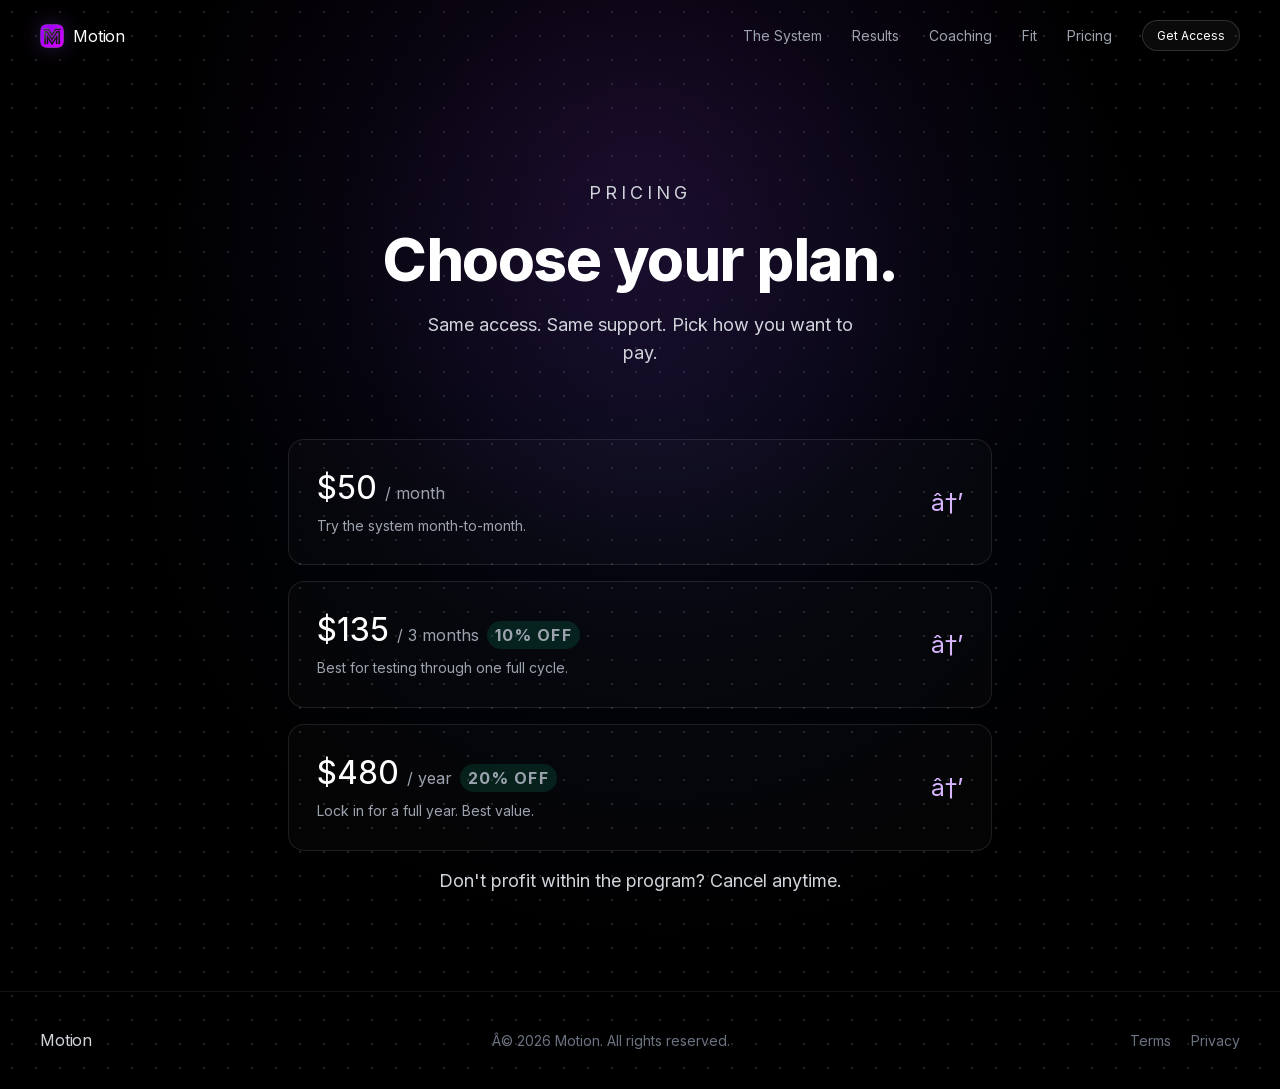
==== commit 4f72ff19: "Push for Anaylitics" ====
--- a/pricing/index.html
+++ b/pricing/index.html
@@ -1,4 +1,4 @@
-<!doctype html>
+﻿<!doctype html>
 <html lang="en">
   <head>
     <meta charset="utf-8">
@@ -51,21 +51,21 @@
                 <span class="price"><strong>$50</strong><span>/ month</span></span>
                 <p>Try the system month-to-month.</p>
               </span>
-              <span class="arrow">→</span>
+              <span class="arrow">â†’</span>
             </a>
             <a class="plan" href="https://whop.com/joined/m0tion/products/doubletake-cd/">
               <span>
                 <span class="price"><strong>$135</strong><span>/ 3 months</span><span class="discount">10% OFF</span></span>
                 <p>Best for testing through one full cycle.</p>
               </span>
-              <span class="arrow">→</span>
+              <span class="arrow">â†’</span>
             </a>
             <a class="plan" href="https://whop.com/joined/m0tion/products/doubletake-cd/">
               <span>
                 <span class="price"><strong>$480</strong><span>/ year</span><span class="discount">20% OFF</span></span>
                 <p>Lock in for a full year. Best value.</p>
               </span>
-              <span class="arrow">→</span>
+              <span class="arrow">â†’</span>
             </a>
           </div>
 
@@ -76,11 +76,13 @@
       <footer class="footer">
         <div class="footer-inner">
           <a class="brand" href="../">Motion</a>
-          <span>© 2026 Motion. All rights reserved.</span>
+          <span>Â© 2026 Motion. All rights reserved.</span>
           <span class="footer-links"><a href="#">Terms</a><a href="#">Privacy</a></span>
         </div>
       </footer>
     </main>
     <script src="../script.js"></script>
+    <script defer src="/_vercel/insights/script.js"></script>
   </body>
 </html>
+
--- a/styles.css
+++ b/styles.css
@@ -1,17 +1,1596 @@
-Daily YouTube subscriber count updater
-
-This site does not need a YouTube API key.
-
-Run this command once per day from the studiomotion-backup folder:
-
-node tools/update-youtube-counts.mjs
-
-The script pulls the visible subscriber text from each YouTube channel page and writes it to:
-
-data/channel-counts.json
-
-The website reads that JSON file when the Ventura coach page loads.
-
-To force a refresh more than once in the same day:
-
-node tools/update-youtube-counts.mjs --force
+@font-face {
+  font-family: "MotionSans";
+  src: url("./assets/font.woff2") format("woff2");
+  font-weight: 100 900;
+  font-display: swap;
+}
+
+:root {
+  color-scheme: dark;
+  --bg: #000;
+  --white: #fff;
+  --muted: #9ca3af;
+  --soft: #d1d5db;
+  --line: rgba(255, 255, 255, .10);
+  --panel: rgba(255, 255, 255, .02);
+  --purple: #9333ea;
+  --purple-soft: rgba(216, 180, 254, .62);
+  --coach-rgb: 168, 85, 247;
+  --coach-soft-rgb: 216, 180, 254;
+  --coach-contrast-rgb: 147, 51, 234;
+  --cursor-rgb: 168, 85, 247;
+}
+
+.theme-ventura {
+  --coach-rgb: 168, 85, 247;
+  --coach-soft-rgb: 216, 180, 254;
+  --coach-contrast-rgb: 147, 51, 234;
+  --cursor-rgb: 168, 85, 247;
+}
+
+.theme-vey {
+  --coach-rgb: 192, 132, 252;
+  --coach-soft-rgb: 237, 221, 255;
+  --coach-contrast-rgb: 168, 85, 247;
+  --cursor-rgb: 192, 132, 252;
+}
+
+.theme-gordie {
+  --coach-rgb: 96, 190, 255;
+  --coach-soft-rgb: 255, 218, 92;
+  --coach-contrast-rgb: 30, 144, 255;
+  --cursor-rgb: 96, 190, 255;
+}
+
+.theme-isaiha {
+  --coach-rgb: 239, 68, 68;
+  --coach-soft-rgb: 248, 113, 113;
+  --coach-contrast-rgb: 185, 28, 28;
+  --cursor-rgb: 239, 68, 68;
+}
+
+* { box-sizing: border-box; }
+
+html {
+  scroll-behavior: smooth;
+  background: var(--bg);
+}
+
+body {
+  margin: 0;
+  min-height: 100vh;
+  font-family: MotionSans, Inter, ui-sans-serif, system-ui, -apple-system, BlinkMacSystemFont, "Segoe UI", sans-serif;
+  background:
+    radial-gradient(circle at 50% 15%, rgba(88, 28, 135, .19), transparent 30rem),
+    radial-gradient(circle at 52% 38%, rgba(30, 64, 175, .10), transparent 34rem),
+    radial-gradient(rgba(255,255,255,.13) 1px, transparent 1px),
+    #000;
+  background-size: auto, auto, 24px 24px, auto;
+  color: var(--white);
+  letter-spacing: 0;
+}
+
+body::before {
+  content: "";
+  position: fixed;
+  inset: 0;
+  pointer-events: none;
+  background: radial-gradient(circle at var(--mx, 50%) var(--my, 30%), rgba(var(--cursor-rgb), .085), transparent 18rem);
+  opacity: .7;
+  mix-blend-mode: screen;
+}
+
+body.theme-gordie {
+  background:
+    radial-gradient(circle at 44% 15%, rgba(96, 190, 255, .18), transparent 30rem),
+    radial-gradient(circle at 68% 40%, rgba(255, 218, 92, .10), transparent 34rem),
+    radial-gradient(rgba(255,255,255,.13) 1px, transparent 1px),
+    #000;
+  background-size: auto, auto, 24px 24px, auto;
+}
+
+body.theme-isaiha {
+  background:
+    radial-gradient(circle at 48% 14%, rgba(239, 68, 68, .18), transparent 30rem),
+    radial-gradient(circle at 60% 42%, rgba(185, 28, 28, .12), transparent 34rem),
+    radial-gradient(rgba(255,255,255,.13) 1px, transparent 1px),
+    #000;
+  background-size: auto, auto, 24px 24px, auto;
+}
+
+body.theme-vey {
+  background:
+    radial-gradient(circle at 48% 14%, rgba(192, 132, 252, .18), transparent 30rem),
+    radial-gradient(circle at 58% 42%, rgba(237, 221, 255, .07), transparent 34rem),
+    radial-gradient(rgba(255,255,255,.13) 1px, transparent 1px),
+    #000;
+  background-size: auto, auto, 24px 24px, auto;
+}
+
+body.theme-ventura::before,
+body.theme-vey::before,
+body.theme-gordie::before,
+body.theme-isaiha::before {
+  background: radial-gradient(circle at var(--mx, 50%) var(--my, 30%), rgba(var(--cursor-rgb), .10), transparent 18rem);
+}
+
+a {
+  color: inherit;
+  text-decoration: none;
+}
+
+.site {
+  min-height: 100vh;
+  overflow-x: hidden;
+}
+
+.nav {
+  padding: 20px 24px;
+}
+
+.nav-inner,
+.container,
+.footer-inner {
+  width: min(100%, 1280px);
+  margin: 0 auto;
+  padding: 0 16px;
+}
+
+.nav-inner {
+  display: flex;
+  align-items: center;
+  justify-content: space-between;
+}
+
+.brand {
+  display: inline-flex;
+  align-items: center;
+  gap: 9px;
+  font-size: 16px;
+  line-height: 1;
+  letter-spacing: -.01em;
+}
+
+.brand img {
+  width: 24px;
+  height: 24px;
+  display: block;
+  border-radius: 7px;
+  box-shadow: 0 0 22px rgba(168,85,247,.28);
+}
+
+.nav-links {
+  display: flex;
+  align-items: center;
+  gap: 30px;
+  color: #9ca3af;
+  font-size: 14px;
+}
+
+.nav-links a:not(.pill):hover,
+.footer a:hover { color: #fff; }
+
+.pill {
+  display: inline-flex;
+  align-items: center;
+  justify-content: center;
+  border: 1px solid rgba(255,255,255,.15);
+  border-radius: 999px;
+  background: rgba(255,255,255,.04);
+  color: #fff;
+  padding: 7px 14px;
+  font-size: 12px;
+  transition: .2s ease;
+}
+
+.pill:hover {
+  background: rgba(255,255,255,.08);
+  border-color: rgba(255,255,255,.25);
+}
+
+.hero {
+  position: relative;
+  isolation: isolate;
+  padding: 92px 0 96px;
+  text-align: center;
+}
+
+.hero::before,
+.cta::before {
+  content: "";
+  position: absolute;
+  left: 50%;
+  top: 50%;
+  width: min(860px, 82vw);
+  height: min(520px, 58vw);
+  border-radius: 999px;
+  background:
+    radial-gradient(ellipse at 50% 45%, rgba(126, 34, 206, .18), rgba(88, 28, 135, .08) 38%, transparent 72%);
+  filter: blur(34px);
+  transform: translate(-50%, -50%);
+  z-index: -1;
+  animation: glowPulse 6s ease-in-out infinite alternate;
+}
+
+.cta::before {
+  height: min(620px, 68vw);
+  background:
+    radial-gradient(ellipse at 50% 50%, rgba(126, 34, 206, .16), rgba(30, 64, 175, .055) 42%, transparent 74%);
+}
+
+.eyebrow {
+  margin: 0;
+  color: var(--purple-soft);
+  font-size: 12px;
+  text-transform: uppercase;
+  letter-spacing: .22em;
+}
+
+h1,
+h2,
+h3,
+p { margin: 0; }
+
+.motion-title {
+  margin-top: 24px;
+  font-size: clamp(72px, 13vw, 160px);
+  font-weight: 900;
+  line-height: .9;
+  letter-spacing: -.025em;
+}
+
+.text-purple-grad {
+  background: linear-gradient(180deg, #fff 0%, rgb(var(--coach-soft-rgb)) 52%, rgb(var(--coach-rgb)) 100%);
+  -webkit-background-clip: text;
+  background-clip: text;
+  color: transparent;
+}
+
+.hero-copy {
+  width: min(100%, 576px);
+  margin: 32px auto 0;
+  color: #d1d5db;
+  font-size: 18px;
+  line-height: 1.65;
+}
+
+.primary {
+  display: inline-flex;
+  align-items: center;
+  justify-content: center;
+  gap: 8px;
+  margin-top: 40px;
+  border-radius: 999px;
+  background: #9333ea;
+  color: white;
+  padding: 11px 20px;
+  font-size: 14px;
+  transition: .2s ease;
+}
+
+.primary:hover { background: #a855f7; }
+
+.hero-actions {
+  display: flex;
+  justify-content: center;
+  align-items: center;
+  gap: 14px;
+  flex-wrap: wrap;
+}
+
+.secondary-action,
+.learn-button,
+.submit-free-course {
+  border: 1px solid rgba(216,180,254,.32);
+  border-radius: 999px;
+  background: rgba(168,85,247,.08);
+  color: #fff;
+  cursor: pointer;
+  font: inherit;
+  transition: transform .2s ease, border-color .2s ease, background .2s ease, box-shadow .2s ease;
+}
+
+.secondary-action {
+  margin-top: 40px;
+  padding: 11px 20px;
+  font-size: 14px;
+}
+
+.secondary-action:hover,
+.learn-button:hover,
+.submit-free-course:hover {
+  border-color: rgba(216,180,254,.58);
+  background: rgba(168,85,247,.16);
+  box-shadow: 0 18px 60px rgba(88,28,135,.18);
+  transform: translateY(-2px);
+}
+
+section {
+  padding: 80px 0;
+}
+
+.video-section {
+  padding: 0 0 96px;
+}
+
+.video-wrap {
+  position: relative;
+  aspect-ratio: 16 / 9;
+  width: min(100%, 960px);
+  margin: 0 auto;
+  overflow: hidden;
+  border: 1px solid var(--line);
+  border-radius: 16px;
+  background: #000;
+  box-shadow: 0 28px 90px rgba(88, 28, 135, .18);
+}
+
+.video-wrap::before {
+  content: "";
+  position: absolute;
+  inset: 0;
+  pointer-events: none;
+  background: linear-gradient(135deg, rgba(255,255,255,.10), transparent 28%, transparent 72%, rgba(168,85,247,.12));
+  z-index: 1;
+}
+
+.vsl {
+  position: absolute;
+  inset: 0;
+  width: 100%;
+  height: 100%;
+  display: block;
+  object-fit: cover;
+}
+
+.section-head {
+  display: flex;
+  align-items: baseline;
+  justify-content: space-between;
+  gap: 32px;
+  margin-bottom: 48px;
+}
+
+.section-head h2 {
+  font-size: clamp(40px, 6vw, 60px);
+  font-weight: 750;
+  line-height: 1;
+  letter-spacing: -.025em;
+}
+
+.section-head span {
+  flex-shrink: 0;
+  color: var(--purple-soft);
+  font-size: 12px;
+  text-transform: uppercase;
+  letter-spacing: .22em;
+}
+
+.section-copy {
+  max-width: 680px;
+  margin-top: -28px;
+  margin-bottom: 36px;
+  color: #d1d5db;
+  font-size: 18px;
+  line-height: 1.65;
+}
+
+.grid-two {
+  display: grid;
+  grid-template-columns: repeat(2, minmax(0, 1fr));
+  gap: 20px;
+}
+
+.card,
+.proof,
+.quote,
+.fit-card,
+.plan {
+  border: 1px solid var(--line);
+  border-radius: 16px;
+  background: var(--panel);
+}
+
+.card {
+  padding: 24px;
+  transition: .25s ease;
+}
+
+.card:hover,
+.plan:hover {
+  border-color: rgba(168, 85, 247, .50);
+  background: rgba(168,85,247,.055);
+  transform: translateY(-3px);
+}
+
+.num {
+  color: var(--purple-soft);
+  font-size: 11px;
+  text-transform: uppercase;
+  letter-spacing: .22em;
+}
+
+.card h3,
+.fit-card h3 {
+  margin-top: 16px;
+  color: #fff;
+  font-size: 18px;
+  font-weight: 650;
+  letter-spacing: -.01em;
+}
+
+.card p {
+  margin-top: 8px;
+  color: #d1d5db;
+  font-size: 16px;
+  line-height: 1.65;
+}
+
+.proof-grid {
+  display: grid;
+  grid-template-columns: repeat(2, minmax(0, 1fr));
+  gap: 20px;
+}
+
+.proof {
+  overflow: hidden;
+  min-height: 292px;
+  display: flex;
+  align-items: center;
+  justify-content: center;
+}
+
+.proof img {
+  display: block;
+  width: 100%;
+  height: auto;
+  transition: transform .35s ease, filter .35s ease;
+}
+
+.proof:hover img {
+  transform: scale(1.025);
+  filter: brightness(1.08);
+}
+
+.quote {
+  max-width: 768px;
+  overflow: hidden;
+  border-color: rgba(168,85,247,.28);
+  background: linear-gradient(180deg, rgba(168,85,247,.055), rgba(255,255,255,.01));
+}
+
+.quote-inner {
+  padding: 48px;
+}
+
+.mark {
+  display: block;
+  color: rgba(192, 132, 252, .42);
+  font-size: 92px;
+  line-height: .65;
+  user-select: none;
+}
+
+.quote article {
+  margin-top: 12px;
+  display: grid;
+  gap: 24px;
+  color: #e5e7eb;
+  font-size: 18px;
+  line-height: 1.7;
+}
+
+.quote article p:first-child {
+  color: #fff;
+  font-size: 24px;
+  font-weight: 650;
+  line-height: 1.35;
+}
+
+.quote article p:last-child {
+  color: #fff;
+  font-weight: 650;
+}
+
+.founder {
+  display: flex;
+  align-items: center;
+  gap: 16px;
+  margin-top: 40px;
+  border-top: 1px solid var(--line);
+  padding-top: 24px;
+}
+
+.founder img {
+  width: 48px;
+  height: 48px;
+  border-radius: 999px;
+}
+
+.founder p:first-child { color: #fff; }
+.founder p:last-child {
+  margin-top: 4px;
+  color: rgba(216, 180, 254, .75);
+  font-size: 11px;
+  text-transform: uppercase;
+  letter-spacing: .2em;
+}
+
+.coach-grid {
+  display: grid;
+  grid-template-columns: repeat(4, minmax(0, 1fr));
+  gap: 18px;
+}
+
+.coach-card {
+  position: relative;
+  overflow: hidden;
+  display: block;
+  min-height: 320px;
+  border: 1px solid var(--line);
+  border-radius: 16px;
+  background: rgba(255,255,255,.02);
+  transition: transform .35s cubic-bezier(.2, .8, .2, 1), border-color .35s ease, box-shadow .35s ease, background .35s ease;
+}
+
+.coach-card::before {
+  content: "";
+  position: absolute;
+  inset: 0;
+  pointer-events: none;
+  background:
+    linear-gradient(180deg, rgba(255,255,255,.035), transparent 42%, rgba(0,0,0,.38) 100%),
+    radial-gradient(circle at 50% 28%, rgba(216,180,254,.20), transparent 12rem);
+  z-index: 1;
+}
+
+.coach-card::after {
+  content: "";
+  position: absolute;
+  inset: -40%;
+  background: conic-gradient(from 180deg, transparent, rgba(var(--coach-rgb),.28), rgba(var(--coach-soft-rgb),.20), transparent 34%);
+  opacity: 0;
+  transform: rotate(-35deg);
+  transition: opacity .35s ease, transform .7s cubic-bezier(.2, .8, .2, 1);
+}
+
+.coach-card:hover,
+.coach-card:focus-visible {
+  border-color: rgba(var(--coach-rgb),.58);
+  background: rgba(var(--coach-rgb),.055);
+  box-shadow: 0 24px 80px rgba(var(--coach-contrast-rgb),.26);
+  transform: translateY(-8px);
+  outline: none;
+}
+
+.coach-card:hover::after,
+.coach-card:focus-visible::after {
+  opacity: 1;
+  transform: rotate(18deg);
+}
+
+.coach-photo {
+  position: absolute;
+  left: 50%;
+  top: 62px;
+  z-index: 2;
+  display: grid;
+  place-items: center;
+  width: 132px;
+  height: 132px;
+  border: 1px solid rgba(var(--coach-soft-rgb),.36);
+  border-radius: 999px;
+  background: rgba(0,0,0,.48);
+  box-shadow: 0 18px 60px rgba(var(--coach-contrast-rgb),.26);
+  transform: translateX(-50%);
+  transition: transform .45s cubic-bezier(.2, .8, .2, 1), border-color .3s ease, box-shadow .3s ease;
+}
+
+.coach-photo img {
+  width: 96px;
+  height: 96px;
+  display: block;
+  border-radius: inherit;
+  object-fit: cover;
+  filter: saturate(.95) brightness(.92);
+  transition: transform .55s cubic-bezier(.2, .8, .2, 1), filter .35s ease;
+}
+
+.coach-card:hover .coach-photo,
+.coach-card:focus-visible .coach-photo {
+  border-color: rgba(var(--coach-soft-rgb),.70);
+  box-shadow: 0 24px 78px rgba(var(--coach-rgb),.34);
+  transform: translateX(-50%) translateY(-8px) scale(1.04);
+}
+
+.coach-card:hover .coach-photo img,
+.coach-card:focus-visible .coach-photo img {
+  filter: saturate(1.08) brightness(1);
+  transform: scale(1.08) rotate(2deg);
+}
+
+.coach-info {
+  position: absolute;
+  left: 22px;
+  right: 22px;
+  bottom: 28px;
+  z-index: 2;
+  display: grid;
+  gap: 6px;
+  text-align: center;
+  transition: transform .35s cubic-bezier(.2, .8, .2, 1);
+}
+
+.coach-card:hover .coach-info,
+.coach-card:focus-visible .coach-info {
+  transform: translateY(-4px);
+}
+
+.coach-name {
+  color: #fff;
+  font-size: 24px;
+  font-weight: 700;
+  letter-spacing: -.02em;
+}
+
+.coach-role {
+  color: rgba(var(--coach-soft-rgb),.82);
+  font-size: 11px;
+  text-transform: uppercase;
+  letter-spacing: .2em;
+}
+
+.coach-page {
+  min-height: auto;
+  padding: 52px 0 12px;
+}
+
+.coach-profile {
+  display: grid;
+  grid-template-columns: minmax(240px, 360px) 1fr;
+  gap: 44px;
+  align-items: center;
+}
+
+.coach-portrait {
+  display: grid;
+  place-items: center;
+  aspect-ratio: 4 / 5;
+  border: 1px solid rgba(var(--coach-rgb),.32);
+  border-radius: 16px;
+  background:
+    radial-gradient(circle at 50% 38%, rgba(var(--coach-soft-rgb),.20), transparent 13rem),
+    radial-gradient(circle at 52% 62%, rgba(var(--coach-rgb),.10), transparent 15rem),
+    rgba(255,255,255,.02);
+  box-shadow: 0 28px 100px rgba(var(--coach-contrast-rgb),.24);
+}
+
+.coach-portrait img {
+  width: min(190px, 46%);
+  height: auto;
+  aspect-ratio: 1;
+  display: block;
+  border: 1px solid rgba(var(--coach-soft-rgb),.42);
+  border-radius: 999px;
+  object-fit: cover;
+  box-shadow: 0 22px 80px rgba(0,0,0,.42), 0 0 48px rgba(var(--coach-rgb),.20);
+}
+
+.face-focus-vey {
+  object-position: 63% 30%;
+}
+
+.face-focus-isaiha {
+  object-position: 50% 62%;
+}
+
+.coach-detail-copy .eyebrow {
+  margin-bottom: 18px;
+}
+
+.coach-detail-copy h1 {
+  font-size: clamp(54px, 8vw, 96px);
+  font-weight: 900;
+  line-height: 1.08;
+  letter-spacing: -.035em;
+  padding-bottom: .06em;
+}
+
+.coach-detail-copy p {
+  max-width: 640px;
+  margin-top: 18px;
+  color: #d1d5db;
+  font-size: 18px;
+  line-height: 1.7;
+}
+
+.coach-actions {
+  display: flex;
+  align-items: center;
+  gap: 18px;
+  flex-wrap: wrap;
+  margin-top: 28px;
+}
+
+.back-link {
+  display: inline-flex;
+  color: rgba(var(--coach-soft-rgb),.92);
+  font-size: 14px;
+}
+
+.scroll-link {
+  display: inline-flex;
+  align-items: center;
+  border: 1px solid rgba(var(--coach-soft-rgb),.28);
+  border-radius: 999px;
+  background: rgba(var(--coach-rgb),.07);
+  color: #fff;
+  padding: 8px 13px;
+  font-size: 13px;
+  transition: border-color .2s ease, background .2s ease, transform .2s ease;
+}
+
+.back-link:hover,
+.scroll-link:hover {
+  text-decoration: underline;
+  text-underline-offset: 4px;
+}
+
+.scroll-link:hover {
+  border-color: rgba(var(--coach-soft-rgb),.50);
+  background: rgba(var(--coach-rgb),.13);
+  transform: translateY(-2px);
+  text-decoration: none;
+}
+
+.coach-section {
+  padding: 18px 0 64px;
+}
+
+.coach-section .section-head {
+  margin-bottom: 30px;
+}
+
+.coach-story {
+  padding-bottom: 34px;
+}
+
+.story-panel {
+  position: relative;
+  overflow: hidden;
+  display: grid;
+  grid-template-columns: minmax(0, 1fr) minmax(230px, 320px);
+  gap: 28px;
+  align-items: center;
+  max-width: 1060px;
+  border: 1px solid rgba(var(--coach-rgb),.26);
+  border-radius: 16px;
+  background:
+    radial-gradient(circle at 10% 0%, rgba(var(--coach-soft-rgb),.13), transparent 16rem),
+    radial-gradient(circle at 88% 100%, rgba(var(--coach-rgb),.09), transparent 15rem),
+    rgba(255,255,255,.02);
+  padding: 34px;
+}
+
+.story-panel::before {
+  content: "";
+  position: absolute;
+  inset: 0;
+  pointer-events: none;
+  background: linear-gradient(120deg, transparent 20%, rgba(255,255,255,.045), transparent 46%);
+  opacity: .75;
+}
+
+.story-copy,
+.story-photo {
+  position: relative;
+  z-index: 1;
+}
+
+.story-panel p {
+  position: relative;
+  max-width: 780px;
+  color: #e5e7eb;
+  font-size: 20px;
+  line-height: 1.75;
+}
+
+.story-photo {
+  overflow: hidden;
+  margin: 0;
+  aspect-ratio: 4 / 5;
+  border: 1px solid rgba(var(--coach-soft-rgb),.28);
+  border-radius: 14px;
+  background: #050505;
+  box-shadow: 0 22px 80px rgba(0,0,0,.35);
+}
+
+.story-photo img {
+  width: 100%;
+  height: 100%;
+  display: block;
+  object-fit: cover;
+  object-position: 50% 30%;
+  transition: transform .55s cubic-bezier(.2, .8, .2, 1), filter .35s ease;
+}
+
+.story-panel:hover .story-photo img {
+  filter: brightness(1.06) saturate(1.05);
+  transform: scale(1.045);
+}
+
+.channel-grid {
+  display: grid;
+  grid-template-columns: repeat(2, minmax(0, 1fr));
+  gap: 18px;
+}
+
+.channel-grid-single {
+  grid-template-columns: minmax(0, 1fr);
+  max-width: 680px;
+}
+
+.channel-card {
+  position: relative;
+  overflow: hidden;
+  display: grid;
+  grid-template-columns: auto 1fr auto;
+  align-items: center;
+  gap: 18px;
+  min-height: 112px;
+  border: 1px solid rgba(var(--coach-rgb),.18);
+  border-radius: 16px;
+  background: rgba(255,255,255,.02);
+  padding: 18px;
+  transition: transform .35s cubic-bezier(.2, .8, .2, 1), border-color .35s ease, background .35s ease, box-shadow .35s ease;
+}
+
+.channel-card::before {
+  content: "";
+  position: absolute;
+  inset: 0;
+  pointer-events: none;
+  background:
+    radial-gradient(circle at 12% 50%, rgba(var(--coach-soft-rgb),.20), transparent 13rem),
+    linear-gradient(110deg, transparent 28%, rgba(255,255,255,.045), transparent 55%);
+  opacity: 0;
+  transform: translateX(-20%);
+  transition: opacity .35s ease, transform .55s cubic-bezier(.2, .8, .2, 1);
+}
+
+.channel-card:hover,
+.channel-card:focus-visible {
+  border-color: rgba(var(--coach-rgb),.58);
+  background: rgba(var(--coach-rgb),.05);
+  box-shadow: 0 18px 70px rgba(var(--coach-contrast-rgb),.20);
+  transform: translateY(-5px);
+  outline: none;
+}
+
+.channel-card:hover::before,
+.channel-card:focus-visible::before {
+  opacity: 1;
+  transform: translateX(0);
+}
+
+.channel-card img {
+  position: relative;
+  z-index: 1;
+  width: 74px;
+  height: 74px;
+  border: 1px solid rgba(var(--coach-soft-rgb),.38);
+  border-radius: 14px;
+  object-fit: cover;
+  box-shadow: 0 14px 42px rgba(0,0,0,.34);
+  transition: transform .4s cubic-bezier(.2, .8, .2, 1), filter .3s ease;
+}
+
+.channel-card:hover img,
+.channel-card:focus-visible img {
+  filter: brightness(1.08) saturate(1.08);
+  transform: scale(1.08) rotate(-2deg);
+}
+
+.channel-copy,
+.channel-count {
+  position: relative;
+  z-index: 1;
+}
+
+.channel-copy {
+  display: grid;
+  gap: 4px;
+}
+
+.channel-name {
+  color: #fff;
+  font-size: 21px;
+  font-weight: 700;
+  letter-spacing: -.015em;
+}
+
+.channel-handle {
+  color: rgba(var(--coach-soft-rgb),.76);
+  font-size: 13px;
+}
+
+.channel-count {
+  justify-self: end;
+  border: 1px solid rgba(255,255,255,.10);
+  border-radius: 999px;
+  background: rgba(255,255,255,.035);
+  color: #d1d5db;
+  padding: 8px 12px;
+  font-size: 13px;
+  white-space: nowrap;
+}
+
+.photo-board-section {
+  padding-top: 18px;
+}
+
+.photo-board {
+  display: grid;
+  grid-template-columns: repeat(4, minmax(0, 1fr));
+  gap: 18px;
+  align-items: center;
+}
+
+.photo-board-three {
+  grid-template-columns: repeat(3, minmax(0, 1fr));
+}
+
+.photo-board-two {
+  grid-template-columns: minmax(0, .8fr) minmax(0, 1.2fr);
+}
+
+.photo-placeholder {
+  display: grid;
+  place-items: center;
+  min-height: 190px;
+  border: 2px dashed rgba(var(--coach-rgb),.38);
+  border-radius: 14px;
+  background:
+    radial-gradient(circle at 50% 0%, rgba(var(--coach-soft-rgb),.11), transparent 14rem),
+    rgba(255,255,255,.02);
+  color: rgba(229,231,235,.78);
+  font-size: 18px;
+}
+
+.board-photo {
+  position: relative;
+  overflow: hidden;
+  margin: 0;
+  min-height: 260px;
+  border: 3px solid rgba(var(--coach-rgb),.46);
+  border-radius: 10px;
+  background: #050505;
+  box-shadow: 0 22px 70px rgba(0,0,0,.46), 0 0 0 1px rgba(var(--coach-soft-rgb),.14);
+  transition: transform .35s cubic-bezier(.2, .8, .2, 1), box-shadow .35s ease, filter .35s ease;
+}
+
+.board-photo::before {
+  content: "";
+  position: absolute;
+  inset: 0;
+  pointer-events: none;
+  background: linear-gradient(135deg, rgba(255,255,255,.18), transparent 34%, transparent 70%, rgba(var(--coach-rgb),.15));
+  z-index: 1;
+}
+
+.board-photo img {
+  width: 100%;
+  height: 100%;
+  display: block;
+  object-fit: cover;
+  transition: transform .45s cubic-bezier(.2, .8, .2, 1), filter .35s ease;
+}
+
+.photo-focus-isaiha-close {
+  object-position: 52% 38%;
+}
+
+.photo-focus-isaiha-horse {
+  object-position: 50% 38%;
+}
+
+.board-photo-wide {
+  grid-column: span 2;
+}
+
+.tilt-left { transform: rotate(-3deg); }
+.tilt-right { transform: rotate(3deg); }
+.tilt-left-soft { transform: rotate(-1.8deg); }
+.tilt-right-soft { transform: rotate(1.8deg); }
+
+.board-photo:hover {
+  z-index: 2;
+  filter: brightness(1.04);
+  box-shadow: 0 30px 90px rgba(var(--coach-contrast-rgb),.34), 0 0 0 1px rgba(var(--coach-soft-rgb),.24);
+  transform: rotate(0deg) translateY(-8px) scale(1.025);
+}
+
+.board-photo:hover img {
+  transform: scale(1.045);
+}
+
+.fit-card {
+  position: relative;
+  overflow: hidden;
+  padding: 24px;
+  transition: border-color .3s ease, background .3s ease, transform .3s ease, box-shadow .3s ease;
+}
+
+.fit-card::before {
+  content: "";
+  position: absolute;
+  inset: -1px;
+  pointer-events: none;
+  background:
+    radial-gradient(circle at 18% 8%, rgba(216, 180, 254, .13), transparent 12rem),
+    linear-gradient(120deg, transparent 15%, rgba(255,255,255,.045), transparent 42%);
+  opacity: 0;
+  transform: translateX(-18%);
+  transition: opacity .35s ease, transform .55s cubic-bezier(.2, .8, .2, 1);
+}
+
+.fit-card:hover {
+  border-color: rgba(168, 85, 247, .42);
+  background: rgba(168, 85, 247, .045);
+  box-shadow: 0 18px 60px rgba(88, 28, 135, .16);
+  transform: translateY(-4px);
+}
+
+.fit-card:hover::before,
+.fit-card.is-visible::before {
+  opacity: 1;
+  transform: translateX(0);
+}
+
+.fit-card h3 {
+  position: relative;
+  margin-top: 0;
+  transition: color .3s ease, transform .45s cubic-bezier(.2, .8, .2, 1);
+}
+
+.fit-card ul {
+  list-style: none;
+  display: grid;
+  gap: 14px;
+  margin: 20px 0 0;
+  padding: 0;
+}
+
+.fit-card li {
+  position: relative;
+  display: flex;
+  align-items: baseline;
+  gap: 12px;
+  color: #e5e7eb;
+  font-size: 16px;
+  line-height: 1.55;
+  opacity: 0;
+  transform: translateX(-12px);
+  transition: opacity .55s cubic-bezier(.2, .8, .2, 1), transform .55s cubic-bezier(.2, .8, .2, 1), color .25s ease;
+}
+
+.fit-card.is-visible h3 {
+  transform: translateY(0);
+}
+
+.fit-card.is-visible li {
+  opacity: 1;
+  transform: translateX(0);
+}
+
+.fit-card:hover h3 {
+  color: #f5e8ff;
+  transform: translateX(2px);
+}
+
+.fit-card:hover li {
+  color: #fff;
+}
+
+.fit-card li span:first-child {
+  flex: 0 0 auto;
+  color: #d8b4fe;
+}
+
+.fit-card.muted li { color: #9ca3af; }
+.fit-card.muted li span:first-child { color: #6b7280; }
+.fit-card.muted:hover li { color: #d1d5db; }
+
+.cta {
+  position: relative;
+  isolation: isolate;
+  text-align: center;
+  padding-bottom: 104px;
+}
+
+.badge {
+  display: inline-flex;
+  align-items: center;
+  justify-content: center;
+  border: 1px solid rgba(168,85,247,.32);
+  border-radius: 999px;
+  background: rgba(168,85,247,.05);
+  color: #e9d5ff;
+  padding: 8px 16px;
+  font-size: 11px;
+  text-transform: uppercase;
+  letter-spacing: .22em;
+}
+
+.cta h2 {
+  max-width: 920px;
+  margin: 40px auto 0;
+  padding-bottom: 8px;
+  font-size: clamp(54px, 8.3vw, 96px);
+  font-weight: 900;
+  line-height: 1.08;
+  letter-spacing: -.025em;
+}
+
+.cta p {
+  max-width: 576px;
+  margin: 20px auto 0;
+  color: #d1d5db;
+  font-size: 18px;
+  line-height: 1.65;
+}
+
+.cta-actions {
+  display: flex;
+  justify-content: center;
+  align-items: center;
+  gap: 14px;
+  flex-wrap: wrap;
+  margin-top: 40px;
+}
+
+.big-button {
+  position: relative;
+  isolation: isolate;
+  overflow: hidden;
+  display: inline-flex;
+  align-items: center;
+  justify-content: center;
+  width: 320px;
+  height: 72px;
+  border-radius: 999px;
+  border: 1px solid rgba(255,255,255,.15);
+  color: #fff;
+  font-size: 18px;
+  transition: transform .2s ease;
+}
+
+.big-button::before {
+  content: "";
+  position: absolute;
+  inset: -80%;
+  background: conic-gradient(from 90deg, #4c1d95, #a855f7, #fff, #7e22ce, #4c1d95);
+  animation: spin 4s linear infinite;
+  z-index: -2;
+}
+
+.big-button::after {
+  content: "";
+  position: absolute;
+  inset: 2px;
+  border-radius: inherit;
+  background: #09020f;
+  z-index: -1;
+}
+
+.big-button:hover { transform: scale(1.03); }
+
+.learn-button {
+  min-width: 190px;
+  height: 56px;
+  padding: 0 24px;
+  font-size: 15px;
+}
+
+.pricing-link {
+  display: block;
+  width: fit-content;
+  margin: 18px auto 0;
+  color: #9ca3af;
+  font-size: 14px;
+}
+
+.pricing-link:hover {
+  color: #d8b4fe;
+  text-decoration: underline;
+  text-underline-offset: 4px;
+}
+
+.modal-backdrop {
+  position: fixed;
+  inset: 0;
+  z-index: 100;
+  display: grid;
+  place-items: center;
+  background: rgba(0,0,0,.72);
+  padding: 20px;
+  backdrop-filter: blur(16px);
+}
+
+.modal-backdrop[hidden] {
+  display: none;
+}
+
+.free-modal {
+  position: relative;
+  overflow: hidden;
+  width: min(100%, 560px);
+  border: 1px solid rgba(216,180,254,.26);
+  border-radius: 18px;
+  background:
+    radial-gradient(circle at 18% 0%, rgba(216,180,254,.16), transparent 16rem),
+    radial-gradient(circle at 92% 100%, rgba(168,85,247,.14), transparent 15rem),
+    #08070b;
+  box-shadow: 0 36px 140px rgba(0,0,0,.62), 0 0 0 1px rgba(255,255,255,.04);
+  padding: 34px;
+}
+
+.free-modal::before {
+  content: "";
+  position: absolute;
+  inset: 0;
+  pointer-events: none;
+  background: linear-gradient(135deg, rgba(255,255,255,.08), transparent 36%, transparent 72%, rgba(168,85,247,.10));
+}
+
+.modal-close {
+  position: absolute;
+  top: 16px;
+  right: 16px;
+  z-index: 2;
+  display: grid;
+  place-items: center;
+  width: 36px;
+  height: 36px;
+  border: 1px solid rgba(255,255,255,.12);
+  border-radius: 999px;
+  background: rgba(255,255,255,.04);
+  color: #fff;
+  cursor: pointer;
+  font-size: 24px;
+  line-height: 1;
+}
+
+.modal-brand,
+.free-modal h2,
+.modal-copy,
+.free-course-form {
+  position: relative;
+  z-index: 1;
+}
+
+.modal-brand {
+  display: flex;
+  align-items: center;
+  gap: 12px;
+  color: #fff;
+  font-weight: 700;
+}
+
+.modal-brand img {
+  width: 42px;
+  height: 42px;
+  border-radius: 11px;
+  box-shadow: 0 0 32px rgba(168,85,247,.35);
+}
+
+.free-modal h2 {
+  margin-top: 24px;
+  color: #fff;
+  font-size: clamp(34px, 6vw, 48px);
+  line-height: 1;
+  letter-spacing: -.025em;
+}
+
+.modal-copy {
+  margin-top: 16px;
+  color: #d1d5db;
+  font-size: 16px;
+  line-height: 1.6;
+}
+
+.free-course-form {
+  display: grid;
+  gap: 16px;
+  margin-top: 26px;
+}
+
+.free-course-form label {
+  display: grid;
+  gap: 8px;
+  color: #f3f4f6;
+  font-size: 13px;
+  font-weight: 700;
+}
+
+.free-course-form label span {
+  color: #9ca3af;
+  font-weight: 500;
+}
+
+.free-course-form input[type="email"],
+.free-course-form input[type="tel"] {
+  width: 100%;
+  border: 1px solid rgba(255,255,255,.12);
+  border-radius: 12px;
+  background: rgba(255,255,255,.045);
+  color: #fff;
+  font: inherit;
+  padding: 13px 14px;
+  outline: none;
+}
+
+.hidden-field {
+  display: none !important;
+}
+
+.free-course-form input:focus {
+  border-color: rgba(216,180,254,.58);
+  box-shadow: 0 0 0 3px rgba(168,85,247,.16);
+}
+
+.consent-row {
+  grid-template-columns: auto 1fr;
+  align-items: start;
+  gap: 10px !important;
+  color: #d1d5db !important;
+  font-weight: 500 !important;
+  line-height: 1.5;
+}
+
+.consent-row input {
+  width: 18px;
+  height: 18px;
+  margin-top: 2px;
+  accent-color: #a855f7;
+}
+
+.form-note {
+  color: #9ca3af;
+  font-size: 12px;
+  line-height: 1.5;
+}
+
+.submit-free-course {
+  width: 100%;
+  padding: 14px 18px;
+  background: #9333ea;
+  border-color: rgba(216,180,254,.42);
+  font-size: 15px;
+  font-weight: 700;
+}
+
+.submit-free-course[disabled] {
+  cursor: wait;
+  opacity: .7;
+}
+
+.form-status {
+  min-height: 20px;
+  color: #d8b4fe;
+  font-size: 13px;
+  line-height: 1.45;
+}
+
+.pricing-hero {
+  padding: 92px 0 96px;
+  text-align: center;
+}
+
+.pricing-hero h1 {
+  margin-top: 16px;
+  font-size: clamp(42px, 6vw, 60px);
+  font-weight: 760;
+  letter-spacing: -.025em;
+}
+
+.pricing-hero p {
+  max-width: 448px;
+  margin: 16px auto 0;
+  color: #d1d5db;
+  font-size: 18px;
+  line-height: 1.55;
+}
+
+.plans {
+  width: min(100%, 704px);
+  margin: 72px auto 0;
+  display: grid;
+  gap: 16px;
+}
+
+.plan {
+  display: flex;
+  align-items: center;
+  justify-content: space-between;
+  gap: 24px;
+  padding: 28px;
+  text-align: left;
+  transition: .25s ease;
+}
+
+.price {
+  display: flex;
+  align-items: baseline;
+  gap: 8px;
+  flex-wrap: wrap;
+}
+
+.price strong {
+  color: #fff;
+  font-size: 32px;
+  font-weight: 450;
+}
+
+.price span {
+  color: #9ca3af;
+  font-size: 16px;
+}
+
+.discount {
+  display: inline-flex;
+  align-items: center;
+  border-radius: 999px;
+  background: rgba(16, 185, 129, .15);
+  color: #6ee7b7;
+  padding: 4px 8px;
+  font-size: 11px;
+  font-weight: 700;
+  letter-spacing: .08em;
+}
+
+.plan p {
+  margin-top: 8px;
+  color: #9ca3af;
+  font-size: 14px;
+}
+
+.arrow {
+  color: #d8b4fe;
+  font-size: 24px;
+  transition: transform .2s ease;
+}
+
+.plan:hover .arrow { transform: translateX(4px); }
+
+.pricing-note {
+  margin-top: 40px;
+  color: #6b7280;
+  font-size: 14px;
+}
+
+.footer {
+  border-top: 1px solid rgba(255,255,255,.08);
+  color: #6b7280;
+  font-size: 14px;
+  padding: 40px 24px;
+}
+
+.footer-inner {
+  display: flex;
+  align-items: center;
+  justify-content: space-between;
+  gap: 20px;
+}
+
+.footer .brand { color: #d1d5db; }
+.footer-links {
+  display: flex;
+  gap: 20px;
+}
+
+@keyframes spin {
+  to { transform: rotate(1turn); }
+}
+
+@keyframes glowPulse {
+  from {
+    opacity: .55;
+    transform: translate(-50%, -50%) scale(.96);
+  }
+  to {
+    opacity: .9;
+    transform: translate(-50%, -50%) scale(1.035);
+  }
+}
+
+@keyframes heroIn {
+  from {
+    opacity: 0;
+    transform: translateY(18px) scale(.985);
+  }
+  to {
+    opacity: 1;
+    transform: translateY(0) scale(1);
+  }
+}
+
+.hero .container,
+.pricing-hero .container {
+  animation: heroIn .9s cubic-bezier(.2, .8, .2, 1) both;
+}
+
+.reveal {
+  opacity: 0;
+  transform: translateY(26px);
+  transition: opacity .8s cubic-bezier(.2, .8, .2, 1), transform .8s cubic-bezier(.2, .8, .2, 1);
+}
+
+.reveal.is-visible {
+  opacity: 1;
+  transform: translateY(0);
+}
+
+.reveal-stagger > * {
+  transition-delay: calc(var(--stagger, 0) * 80ms);
+}
+
+@media (max-width: 760px) {
+  .nav-links a:not(.pill) { display: none; }
+  .hero { padding-top: 80px; }
+  .video-section { padding-bottom: 48px; }
+  .section-head {
+    display: block;
+  }
+  .section-head span {
+    display: block;
+    margin-top: 12px;
+  }
+  .grid-two,
+  .proof-grid,
+  .coach-grid {
+    grid-template-columns: 1fr;
+  }
+  .coach-card { min-height: 360px; }
+  .coach-profile {
+    grid-template-columns: 1fr;
+    gap: 32px;
+  }
+  .channel-grid {
+    grid-template-columns: 1fr;
+  }
+  .story-panel {
+    grid-template-columns: 1fr;
+  }
+  .story-photo {
+    max-width: 360px;
+  }
+  .channel-card {
+    grid-template-columns: auto 1fr;
+  }
+  .channel-count {
+    grid-column: 2;
+    justify-self: start;
+    width: fit-content;
+  }
+  .photo-board {
+    grid-template-columns: 1fr;
+  }
+  .board-photo,
+  .board-photo-wide {
+    grid-column: auto;
+    min-height: 300px;
+  }
+  .quote-inner { padding: 32px; }
+  .cta h2 { font-size: 48px; }
+  .big-button {
+    width: 280px;
+    height: 64px;
+    font-size: 16px;
+  }
+  .plan { padding: 24px; }
+  .footer-inner {
+    align-items: flex-start;
+    flex-direction: column;
+  }
+}
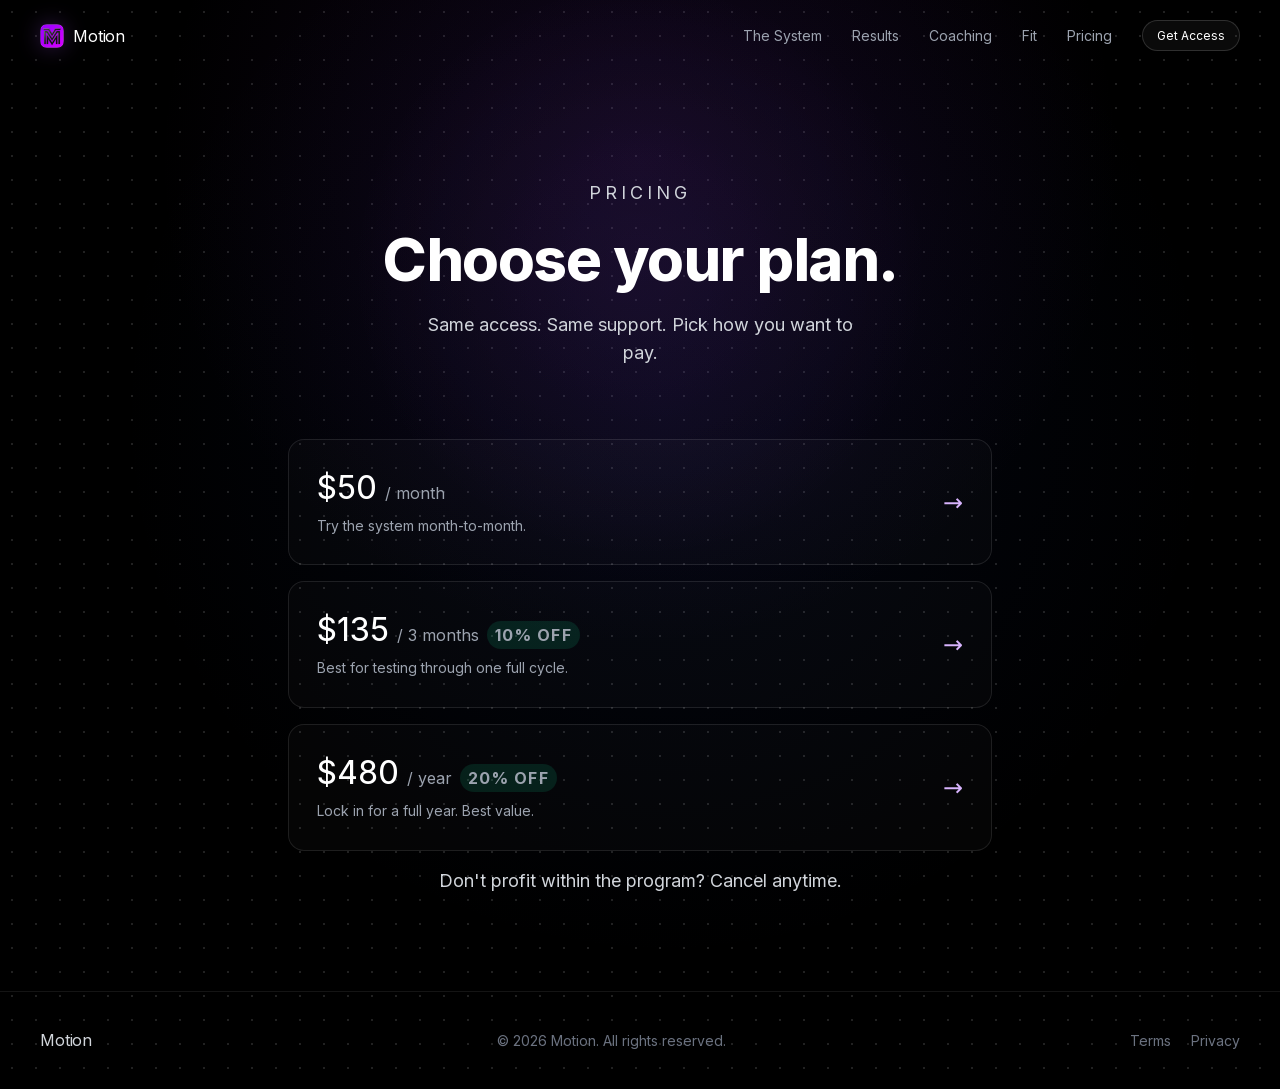
==== commit 32883660: "Fixing HTML" ====
--- a/pricing/index.html
+++ b/pricing/index.html
@@ -51,21 +51,21 @@
                 <span class="price"><strong>$50</strong><span>/ month</span></span>
                 <p>Try the system month-to-month.</p>
               </span>
-              <span class="arrow">â†’</span>
+              <span class="arrow">&rarr;</span>
             </a>
             <a class="plan" href="https://whop.com/joined/m0tion/products/doubletake-cd/">
               <span>
                 <span class="price"><strong>$135</strong><span>/ 3 months</span><span class="discount">10% OFF</span></span>
                 <p>Best for testing through one full cycle.</p>
               </span>
-              <span class="arrow">â†’</span>
+              <span class="arrow">&rarr;</span>
             </a>
             <a class="plan" href="https://whop.com/joined/m0tion/products/doubletake-cd/">
               <span>
                 <span class="price"><strong>$480</strong><span>/ year</span><span class="discount">20% OFF</span></span>
                 <p>Lock in for a full year. Best value.</p>
               </span>
-              <span class="arrow">â†’</span>
+              <span class="arrow">&rarr;</span>
             </a>
           </div>
 
@@ -76,7 +76,7 @@
       <footer class="footer">
         <div class="footer-inner">
           <a class="brand" href="../">Motion</a>
-          <span>Â© 2026 Motion. All rights reserved.</span>
+          <span>&copy; 2026 Motion. All rights reserved.</span>
           <span class="footer-links"><a href="#">Terms</a><a href="#">Privacy</a></span>
         </div>
       </footer>
@@ -86,3 +86,4 @@
   </body>
 </html>
 
+
